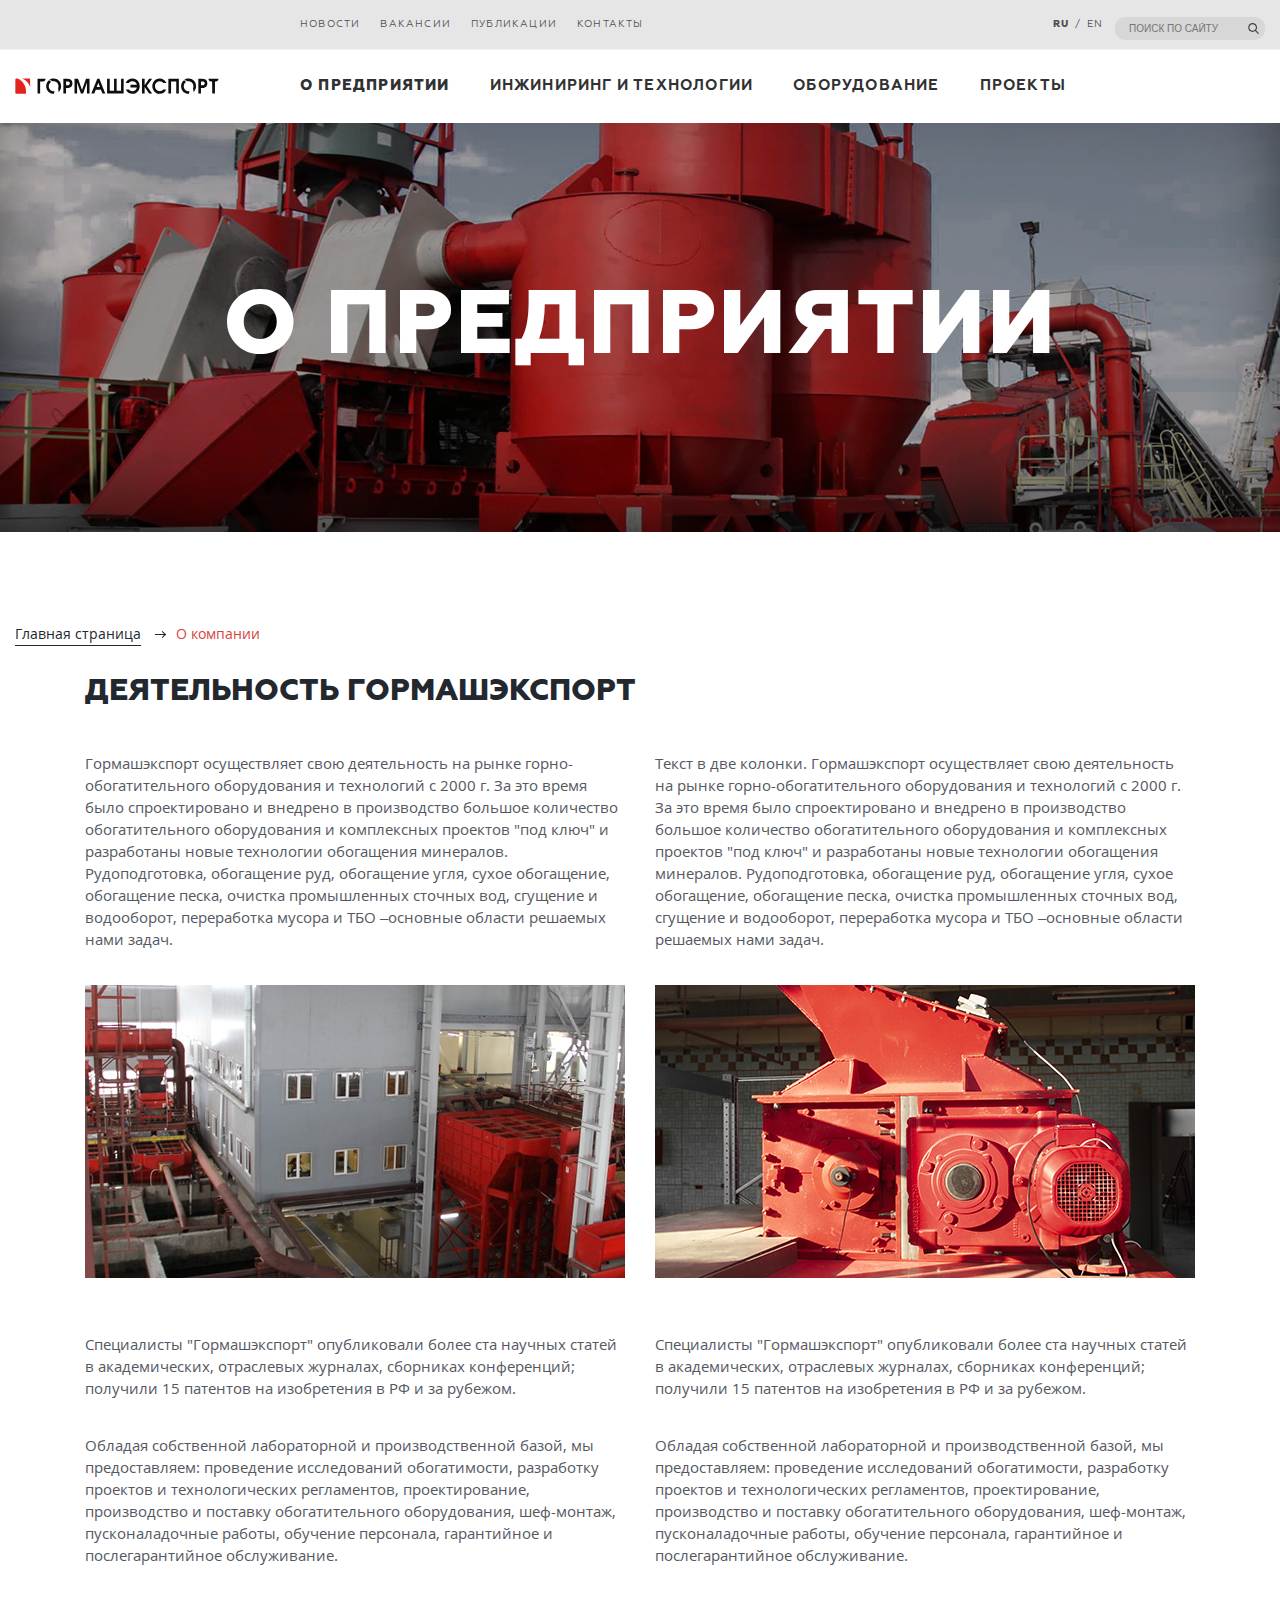
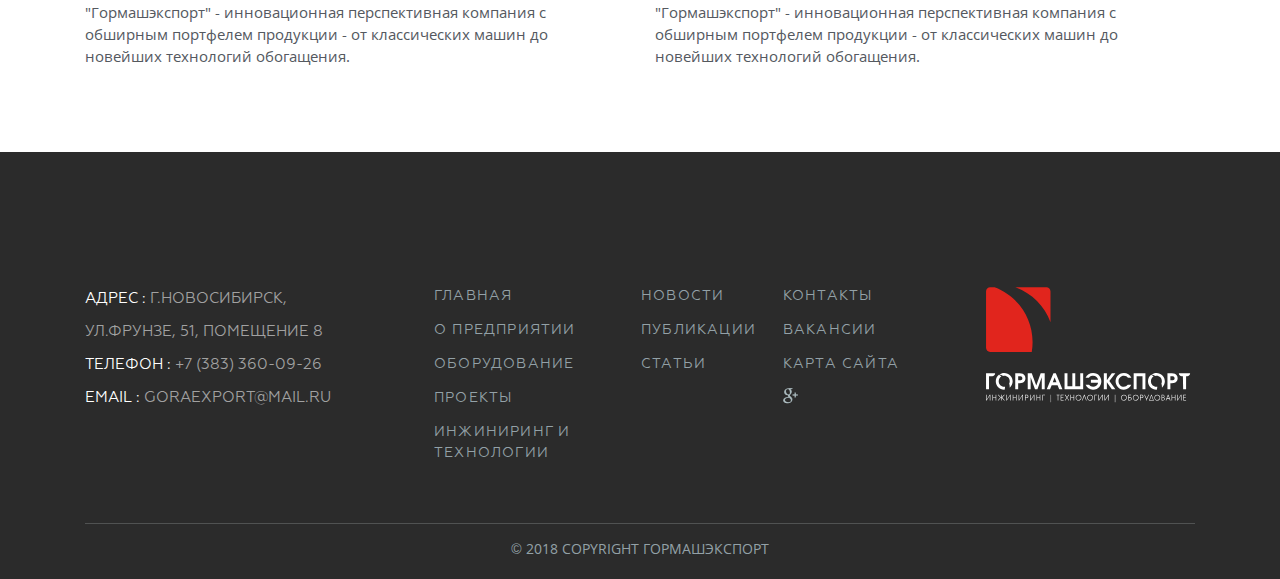
==== about.html @ bc512c87 "about" ====
<!DOCTYPE html>
<html lang="ru">
<head>
  <meta charset="UTF-8">
  <meta name="viewport" content="width=device-width, initial-scale=1.0, maximum-scale=1.0, user-scalable=no">
  <title>Гормашэкспорт - О компании</title>
  <link rel="icon" type="image/ico" href="favicon.ico">
  <link href="css/style.css" rel="stylesheet">
</head>
<body class="page">
  <header class="header">
    <div class="header__logo" href="index.html">
      <a href='index.html'>
          <picture>
          <img src="./img/logo.svg" width="151" height="12" alt="Гормашэкспорт">
        </picture>
      </a>
    </div>
    <div class="header__search  search">
      <form class="search__form">
        <input class="search__line" type="text" name="searchLine" id="searchID" placeholder="Поиск по сайту">
        <label class="search__label" for="searchID">
          Поиск
        </label>
      </form>
    </div>
    <nav class="header__menu  menu menu--closed  ">
      <button class="menu__toggle" type="button">Открыть меню</button>
      <div class="menu__wrapper">
        <ul class="menu__list">
          <li class="menu__item">
            <a href="about.html" class="current">О предприятии</a>
          </li>
          <li class="menu__item">
            <a href="engineering.html">Инжиниринг и технологии</a>
          </li>
          <li class="menu__item">
            <a href="equipment-1.html">Оборудование</a>
          </li>
          <li class="menu__item">
            <a href="projects.html">Проекты</a>
          </li>
        </ul>
        <ul class="menu__list menu__list--additional">
          <li class="menu__item">
            <a href="news.html" >Новости</a>
          </li>
          <li class="menu__item">
            <a href="" >Вакансии</a>
          </li>
          <li class="menu__item">
            <a href="" >Публикации</a>
          </li>
          <li class="menu__item">
            <a href="contacts.html" >Контакты</a>
          </li>
          <li class="menu__item  menu__item--ruen">
            <a class="current" href="">ru</a><a href="">en</a>
          </li>
        </ul>
      </div>
    </nav>
  </header>
  <main class="content">
    <h1 class="content__title" style="background-image: url(./img/bg-about.jpg)">О предприятии</h1>
    <nav class="content__breadcrumbs">
      <a href="index.html">Главная страница</a>
      <a >О компании</a>
    </nav>
    <article class="article">
      <h2 class="article__subtitle">
        Деятельность Гормашэкспорт
      </h2>
      <div class="article__wrapper">
        <p>Гормашэкспорт осуществляет свою деятельность на рынке горно-обогатительного оборудования и технологий с 2000 г. За это время было спроектировано и внедрено в производство большое количество обогатительного оборудования и комплексных проектов "под ключ" и разработаны новые технологии обогащения минералов. Рудоподготовка, обогащение руд, обогащение угля, сухое обогащение, обогащение песка, очистка промышленных сточных вод, сгущение и водооборот, переработка мусора и ТБО –основные области решаемых нами задач.
        </p>
        <img src='./img/about-1.jpg' alt=''>
        <p>Специалисты  "Гормашэкспорт" опубликовали более ста научных статей в академических, отраслевых журналах, сборниках конференций; получили 15 патентов на изобретения в РФ и за рубежом.</p>
        <p>Обладая собственной лабораторной и производственной базой, мы предоставляем: проведение исследований обогатимости, разработку проектов и технологических регламентов, проектирование, производство и поставку обогатительного оборудования, шеф-монтаж, пусконаладочные работы, обучение персонала, гарантийное и послегарантийное обслуживание.</p>
        <p>"Гормашэкспорт" - инновационная перспективная компания с обширным портфелем продукции - от классических машин до новейших технологий обогащения.</p>
        <p>Текст в две колонки. Гормашэкспорт осуществляет свою деятельность на рынке горно-обогатительного оборудования и технологий с 2000 г. За это время было спроектировано и внедрено в производство большое количество обогатительного оборудования и комплексных проектов "под ключ" и разработаны новые технологии обогащения минералов. Рудоподготовка, обогащение руд, обогащение угля, сухое обогащение, обогащение песка, очистка промышленных сточных вод, сгущение и водооборот, переработка мусора и ТБО –основные области решаемых нами задач.</p>
        <img src='./img/about-2.jpg' alt=''>
        <p>Специалисты  "Гормашэкспорт" опубликовали более ста научных статей в академических, отраслевых журналах, сборниках конференций; получили 15 патентов на изобретения в РФ и за рубежом.</p>
        <p>Обладая собственной лабораторной и производственной базой, мы предоставляем: проведение исследований обогатимости, разработку проектов и технологических регламентов, проектирование, производство и поставку обогатительного оборудования, шеф-монтаж, пусконаладочные работы, обучение персонала, гарантийное и послегарантийное обслуживание.</p>
        <p>"Гормашэкспорт" - инновационная перспективная компания с обширным портфелем продукции - от классических машин до новейших технологий обогащения.</p>
      </div>
    </article>

  </main>
  <footer class="footer">
    <div class="footer__wrapper">
      <section class="footer__address">
        <p><span class="footer__address-label">Адрес&nbsp;:&nbsp;</span>г.Новосибирск,<br> ул.Фрунзе, 51, помещение 8</p>
        <p><span class="footer__address-label">Телефон&nbsp;:&nbsp;</span>+7 (383) 360-09-26</p>
        <p><span class="footer__address-label">Email&nbsp;:&nbsp;</span>goraexport@mail.ru</p>
      </section>
      <nav class="footer__menu  menu  menu--footer">
        <ul class="menu__list">
          <li class="menu__item">
            <a href="index.html">Главная</a>
          </li>
          <li class="menu__item">
            <a href="about.html">О предприятии</a>
          </li>
          <li class="menu__item">
            <a href="equipment-1.html">Оборудование</a>
          </li>
          <li class="menu__item">
            <a href="projects.html">Проекты</a>
          </li>
          <li class="menu__item">
            <a href="engineering.html">Инжиниринг и технологии</a>
          </li>
        </ul>
        <ul class="menu__list">
          <li class="menu__item">
            <a href="news.html">Новости</a>
          </li>
          <li class="menu__item">
            <a href="">Публикации</a>
          </li>
          <li class="menu__item">
            <a href="">Статьи</a>
          </li>
        </ul>
        <ul class="menu__list">
          <li class="menu__item">
            <a href="contacts.html">Контакты</a>
          </li>
          <li class="menu__item">
            <a href="">Вакансии</a>
          </li>
          <li class="menu__item">
            <a href="">Карта сайта</a>
          </li>
          <li class="menu__item  menu__item--google">
            <a href="">g+</a>
          </li>

        </ul>
      </nav>
      <div class="footer__logo">
        <picture class="header__logo-img">
          <source media="(min-width: 768px)" srcset="./img/logo-big.svg" width='213'>
          <img src="./img/logo-wt.svg" width="230" height="16" alt="Гормашэкспорт">
        </picture>
      </div>
      <div class="footer__copyright">
    © 2018 COPYRIGHT Гормашэкспорт
      </div>
    </div>
  </footer>

  <script type="text/javascript" src="./js/scripts.js"></script>
  <script type="text/javascript" src="./js/picturefill.js" async></script>
</body>
---- css/style.css ----
@font-face {
  font-family: 'Open Sans';
  font-weight: normal;
  src: url("../fonts/opensans.woff2") format("woff2"), url("../fonts/opensans.woff") format("woff"); }

@font-face {
  font-family: 'Open Sans';
  font-weight: bold;
  src: url("../fonts/opensansbold.woff2") format("woff2"), url("../fonts/opensansbold.woff") format("woff"); }

@font-face {
  font-family: 'Geometria';
  font-weight: 400;
  src: url("../fonts/Geometria.woff") format("woff"); }

@font-face {
  font-family: 'Geometria';
  font-weight: 500;
  src: url("../fonts/Geometria-Medium.woff") format("woff"); }

@font-face {
  font-family: 'Geometria';
  font-weight: 700;
  src: url("../fonts/Geometria-Bold.woff") format("woff"); }

@font-face {
  font-family: 'Geometria';
  font-weight: 800;
  src: url("../fonts/Geometria-ExtaBlack.woff") format("woff"); }

img {
  width: 100%;
  height: auto; }

* {
  outline: none; }

.visually-hidden {
  position: absolute;
  width: 1px;
  height: 1px;
  margin: -1px;
  padding: 0;
  border: 0;
  clip: rect(0 0 0 0);
  overflow: hidden; }

.current {
  font-weight: 800; }

.link {
  display: block;
  padding: 12px 30px;
  font-family: 'Geometria', 'Verdana', sans-serif;
  font-weight: 400;
  font-size: 12px;
  line-height: 15px;
  text-decoration: none;
  text-transform: uppercase;
  letter-spacing: 0.5px;
  color: #fff;
  background-color: #f73838;
  border: none;
  border-radius: 3px; }
  .link:hover {
    background-color: #d21f1f; }
  .link:active {
    background-color: #ac1212; }

.page {
  background-color: #fff;
  color: #55595f;
  font-family: 'Open Sans', 'Arial' , sans-serif;
  font-style: normal;
  font-weight: normal;
  font-size: 12px;
  line-height: 15px;
  margin: 0;
  min-width: 320px;
  padding: 0; }

.menu__toggle {
  position: absolute;
  top: 17px;
  display: block;
  width: 16px;
  height: 16px;
  font-size: 0;
  background-color: #fff;
  border: none;
  cursor: pointer; }

.menu--closed .menu__toggle::before {
  content: "";
  position: absolute;
  top: 0;
  left: 0;
  width: 16px;
  height: 2px;
  background-color: #23282f;
  -webkit-box-shadow: 0 6px 0 0 #23282f, 0 12px 0 0 #23282f;
          box-shadow: 0 6px 0 0 #23282f, 0 12px 0 0 #23282f; }

.menu--closed .menu__toggle:hover::before {
  background-color: rgba(35, 40, 47, 0.6);
  -webkit-box-shadow: 0 6px 0 0 rgba(35, 40, 47, 0.6), 0 12px 0 0 rgba(35, 40, 47, 0.6);
          box-shadow: 0 6px 0 0 rgba(35, 40, 47, 0.6), 0 12px 0 0 rgba(35, 40, 47, 0.6); }

.menu--closed .menu__toggle:active::before {
  background-color: rgba(35, 40, 47, 0.3);
  -webkit-box-shadow: 0 6px 0 0 rgba(35, 40, 47, 0.3), 0 12px 0 0 rgba(35, 40, 47, 0.3);
          box-shadow: 0 6px 0 0 rgba(35, 40, 47, 0.3), 0 12px 0 0 rgba(35, 40, 47, 0.3); }

.menu--opened .menu__toggle::before, .menu--opened .menu__toggle::after {
  content: "";
  position: absolute;
  top: 7px;
  left: 0;
  width: 16px;
  height: 2px;
  background-color: #23282f; }

.menu--opened .menu__toggle::before {
  -webkit-transform: rotate(45deg);
          transform: rotate(45deg);
  -webkit-box-shadow: none;
          box-shadow: none; }

.menu--opened .menu__toggle::after {
  -webkit-transform: rotate(-45deg);
          transform: rotate(-45deg); }

.menu--opened .menu__toggle:active::before, .menu--opened .menu__toggle:active::after {
  background-color: rgba(255, 255, 255, 0.3); }

.menu--opened .menu__item {
  -webkit-box-shadow: inset 0 -1px 0 0 #dddddd;
          box-shadow: inset 0 -1px 0 0 #dddddd; }
  .menu--opened .menu__item a {
    margin-left: 30px;
    padding: 16px 46px; }

.menu__list {
  margin: 0;
  padding: 0;
  list-style: none; }

.menu--footer::after {
  clear: both;
  content: '';
  display: table; }

.menu--footer .menu__list {
  float: right;
  width: calc(50% - 20px); }

.menu--footer .menu__list:first-child {
  float: left; }

.menu--footer .menu__item {
  padding-bottom: 6px; }

.menu--footer .menu__item a[href]:hover {
  color: inherit;
  opacity: 0.9; }

.menu--footer .menu__item a[href]:active {
  color: inherit;
  opacity: 0.6; }

.menu__item {
  font-family: 'Geometria', 'Verdana', sans-serif;
  font-weight: 500;
  font-size: 12px;
  line-height: 24px;
  text-transform: uppercase; }

.menu__item--ruen {
  display: -webkit-box;
  display: -ms-flexbox;
  display: flex;
  -webkit-box-pack: start;
      -ms-flex-pack: start;
          justify-content: start;
  text-transform: uppercase; }

.menu__item--ruen a + a {
  margin-left: 0; }

.menu__item a {
  display: block;
  color: #313131;
  text-decoration: none; }

.menu__list--additional .menu__item a {
  color: #4f5051; }

.menu__item a[href]:hover {
  color: rgba(35, 40, 47, 0.6); }

.menu__item a[href]:active {
  color: rgba(35, 40, 47, 0.3); }

.header {
  position: fixed;
  top: 0;
  width: 100%;
  display: -webkit-box;
  display: -ms-flexbox;
  display: flex;
  -webkit-box-orient: horizontal;
  -webkit-box-direction: normal;
      -ms-flex-direction: row;
          flex-direction: row;
  -webkit-box-pack: justify;
      -ms-flex-pack: justify;
          justify-content: space-between;
  -webkit-box-align: center;
      -ms-flex-align: center;
          align-items: center;
  color: #55595f;
  background: #fafbfd;
  border-bottom: 1px solid #dddddd;
  z-index: 30; }

.header__logo {
  width: 151px;
  height: 11px;
  margin-left: auto;
  margin-right: auto;
  padding: 19px 34px;
  -webkit-box-ordinal-group: 3;
      -ms-flex-order: 2;
          order: 2; }

.header__logo a[href]:hover {
  opacity: 0.6; }

.header__logo a[href]:active {
  opacity: 0.3; }

.header__menu {
  z-index: 10;
  width: 33px;
  -webkit-box-shadow: inset 0 1px 0 0 #ececec, inset 0 -1px 0 0 #ececec;
          box-shadow: inset 0 1px 0 0 #ececec, inset 0 -1px 0 0 #ececec;
  -webkit-box-ordinal-group: 4;
      -ms-flex-order: 3;
          order: 3; }

.search {
  z-index: 40; }

.search__form {
  height: 49px; }

.search__label {
  position: relative;
  display: block;
  float: right;
  width: 49px;
  height: 49px;
  font-size: 0;
  line-height: 0;
  border-right: 1px solid #dddddd; }
  .search__label::before {
    content: '';
    position: absolute;
    top: 16px;
    left: 16px;
    width: 16px;
    height: 16px;
    background-image: url(../img/search.svg);
    opacity: 0.7; }

.search__label:hover::before {
  opacity: 0.5; }

.search__line {
  width: 0;
  border: 1px solid transparent;
  opacity: 0; }
  .search__line:focus {
    position: relative;
    top: 16px;
    margin-left: 10px;
    width: 150px;
    opacity: 1;
    margin-right: -110px;
    background-color: #fafbfd; }
  .search__line:focus + .search__label {
    position: absolute;
    top: 0;
    left: 160px;
    background-color: #fafbfd; }

.footer {
  background-color: #2b2b2b; }

.footer__wrapper {
  display: -webkit-box;
  display: -ms-flexbox;
  display: flex;
  -webkit-box-orient: vertical;
  -webkit-box-direction: normal;
      -ms-flex-direction: column;
          flex-direction: column;
  -ms-flex-wrap: wrap;
      flex-wrap: wrap;
  -webkit-box-pack: center;
      -ms-flex-pack: center;
          justify-content: center;
  -webkit-box-align: center;
      -ms-flex-align: center;
          align-items: center;
  padding-left: 60px;
  padding-right: 40px;
  margin: 0 auto; }

.footer__logo {
  -webkit-box-ordinal-group: 2;
      -ms-flex-order: 1;
          order: 1;
  margin: 32px 0;
  width: 230px;
  height: 16px;
  font-size: 0;
  line-height: 0; }

.footer__logo-wrapper {
  width: 100%;
  height: auto; }

.footer__address {
  -webkit-box-ordinal-group: 3;
      -ms-flex-order: 2;
          order: 2;
  padding-bottom: 24px;
  font-family: 'Geometria', 'Verdana', sans-serif;
  font-size: 12px;
  line-height: 18px;
  font-weight: 400;
  color: #a1a1a1; }
  .footer__address p {
    margin: 0;
    padding: 0; }

.footer__address-label {
  color: #fff;
  text-transform: uppercase; }

.footer__menu {
  -webkit-box-ordinal-group: 4;
      -ms-flex-order: 3;
          order: 3; }

.footer__copyright {
  -webkit-box-ordinal-group: 5;
      -ms-flex-order: 4;
          order: 4;
  margin: 20px auto;
  width: 100%;
  font-size: 9.59px;
  line-height: 23px;
  color: #93a1a7;
  text-align: center; }

.footer__menu {
  display: block;
  padding-bottom: 24px;
  padding-top: 25px;
  border-top: 1px solid #505252;
  border-bottom: 1px solid #505252; }
  .footer__menu a {
    font-family: 'Geometria', 'Verdana', sans-serif;
    font-weight: 400;
    font-size: 9.59px;
    line-height: 20px;
    color: #93a1a7;
    text-transform: uppercase; }

.content {
  margin-top: 50px; }

.content__title {
  margin: 0;
  display: -webkit-box;
  display: -ms-flexbox;
  display: flex;
  -webkit-box-pack: center;
      -ms-flex-pack: center;
          justify-content: center;
  -webkit-box-align: center;
      -ms-flex-align: center;
          align-items: center;
  min-height: 152px;
  color: #fff;
  background-color: #827f7b;
  background-image: url(../img/bg-index.jpg);
  background-size: auto 100%;
  background-position: center;
  -webkit-box-shadow: inset 0 -40px 80px -15px rgba(0, 0, 0, 0.64);
          box-shadow: inset 0 -40px 80px -15px rgba(0, 0, 0, 0.64);
  font-size: 26px;
  font-family: 'Geometria', 'Verdana', sans-serif;
  font-weight: 700;
  line-height: 34px;
  text-align: center;
  text-transform: uppercase;
  letter-spacing: 2px; }
  .content__title.content__title--index {
    font-size: 0; }

.content__breadcrumbs {
  font-size: 13px;
  line-height: 20px; }
  .content__breadcrumbs a {
    padding-bottom: 2px;
    font-family: 'Open Sans', 'Arial', sans-serif;
    font-weight: normal;
    color: #d74444;
    text-decoration: none; }
  .content__breadcrumbs a + a {
    position: relative;
    margin-left: 10px;
    padding-left: 21px; }
  .content__breadcrumbs a + a:before {
    content: '';
    position: absolute;
    left: 0;
    bottom: 10px;
    display: block;
    width: 11px;
    height: 1px;
    background-color: #23282f; }
  .content__breadcrumbs a + a:after {
    content: '';
    position: absolute;
    left: 5px;
    top: 8px;
    display: block;
    width: 4px;
    height: 4px;
    border-top: 1px solid #23282f;
    border-right: 1px solid #23282f;
    -webkit-transform: rotate(45deg);
            transform: rotate(45deg); }
  .content__breadcrumbs a[href] {
    color: #23282f;
    -webkit-box-shadow: 0 1px 0 0 #23282f;
            box-shadow: 0 1px 0 0 #23282f; }
  .content__breadcrumbs a[href]:hover {
    opacity: 0.4; }
  .content__breadcrumbs a[href]:active {
    opacity: 0.8; }

.about {
  margin: 0;
  background-color: #e6e6e6; }

.about__title,
.about__subtitle {
  position: absolute;
  width: 1px;
  height: 1px;
  margin: -1px;
  padding: 0;
  border: 0;
  clip: rect(0 0 0 0); }

.about__list {
  display: -webkit-box;
  display: -ms-flexbox;
  display: flex;
  -webkit-box-orient: horizontal;
  -webkit-box-direction: normal;
      -ms-flex-direction: row;
          flex-direction: row;
  -webkit-box-pack: justify;
      -ms-flex-pack: justify;
          justify-content: space-between;
  -ms-flex-wrap: wrap;
      flex-wrap: wrap;
  margin: 0 auto;
  padding: 0 10px;
  padding-bottom: 20px; }

.about__item {
  position: relative;
  margin: 0 auto;
  margin-top: 10px;
  padding-top: 21px;
  padding-left: 78px;
  padding-right: 20px;
  padding-bottom: 25px;
  min-width: 182px;
  max-width: 250px;
  background-color: #fff;
  list-style: none;
  border-bottom: 2px solid #a5a5aa; }
  .about__item::before {
    content: "";
    position: absolute;
    top: 21px;
    left: 30px;
    width: 23px;
    height: 23px;
    background-color: #c8c8cc;
    border-radius: 3px; }
  .about__item:hover {
    -webkit-box-shadow: 0 -2px 2px 0 rgba(255, 255, 255, 0.9);
            box-shadow: 0 -2px 2px 0 rgba(255, 255, 255, 0.9); }
  .about__item:hover::before {
    background-color: #f73838; }
  .about__item:active {
    -webkit-box-shadow: 0 -1px 2px 0 #a5a5aa;
            box-shadow: 0 -1px 2px 0 #a5a5aa; }
  .about__item:active::before {
    background-color: #ac1212; }

.about__item-caption {
  margin: 0;
  font-family: "Geometria", "Verdana", sans-serif;
  font-weight: 500;
  font-size: 18px;
  line-height: 21px;
  color: #23282f; }

.about__more {
  display: none; }

.news {
  margin: 0;
  padding-bottom: 22px;
  background-color: #e6e6e6; }

.news__title {
  margin: 0;
  padding-top: 10px;
  padding-bottom: 29px;
  font-family: 'Geometria', 'Verdana', sans-serif;
  font-weight: 800;
  font-size: 18px;
  text-transform: uppercase;
  color: #23282f;
  text-align: center; }

.news__subtitle {
  position: absolute;
  width: 1px;
  height: 1px;
  margin: -1px;
  padding: 0;
  border: 0;
  clip: rect(0 0 0 0); }

.news__list {
  display: -webkit-box;
  display: -ms-flexbox;
  display: flex;
  -webkit-box-orient: horizontal;
  -webkit-box-direction: normal;
      -ms-flex-direction: row;
          flex-direction: row;
  -ms-flex-wrap: wrap;
      flex-wrap: wrap;
  -webkit-box-pack: center;
      -ms-flex-pack: center;
          justify-content: center;
  margin: 0 auto;
  padding: 0 10px;
  font-size: 0;
  line-height: 0; }

.news__item {
  position: relative;
  margin: 0 10px;
  margin-bottom: 17px;
  padding: 0;
  width: calc(50% - 20px);
  min-width: 91px;
  background-color: #fff;
  list-style: none;
  border-bottom: 2px solid #a5a5aa; }

.news__caption {
  margin: 0;
  padding: 14px 10px;
  font-weight: 500;
  font-size: 11px;
  line-height: 1.2em;
  text-align: center;
  text-transform: uppercase; }

.news__img {
  width: 100%;
  height: auto; }

.news__all {
  display: table;
  margin: 22px auto;
  white-space: nowrap; }

.projects {
  margin: 0;
  background-color: #fff; }

.projects__title {
  margin: 0;
  padding-top: 27px;
  padding-bottom: 29px;
  font-family: 'Geometria', 'Verdana', sans-serif;
  font-weight: 800;
  font-size: 18px;
  text-transform: uppercase;
  color: #23282f;
  text-align: center; }

.projects__subtitle {
  width: 0;
  height: 0;
  font-size: 0;
  line-height: 0; }

.projects__filter {
  display: none; }

.projects__list {
  display: -webkit-box;
  display: -ms-flexbox;
  display: flex;
  -webkit-box-orient: horizontal;
  -webkit-box-direction: normal;
      -ms-flex-direction: row;
          flex-direction: row;
  -ms-flex-wrap: wrap;
      flex-wrap: wrap;
  -webkit-box-pack: center;
      -ms-flex-pack: center;
          justify-content: center;
  margin: 0 auto;
  padding: 0 10px; }

.projects__all {
  display: table;
  margin: 22px auto;
  white-space: nowrap; }

.project {
  position: relative;
  margin: 0 10px;
  margin-bottom: 17px;
  padding: 0;
  min-width: 182px;
  max-width: 300px;
  width: 100%;
  overflow: hidden;
  background-color: #2b2b2b;
  list-style: none;
  color: #fff;
  line-height: 0;
  -webkit-box-shadow: inset 0 -40px 80px -15px rgba(0, 0, 0, 0.64);
          box-shadow: inset 0 -40px 80px -15px rgba(0, 0, 0, 0.64); }
  .project:nth-child(n+3) {
    display: none; }

.project__img {
  width: 100%;
  height: auto;
  background-color: #2b2b2b; }

.project__caption {
  position: absolute;
  bottom: 0;
  left: 0;
  display: block;
  right: 0;
  padding-bottom: 15px;
  padding-top: 15px;
  background-image: linear-gradient(to bottom, transparent 0, rgba(0, 0, 0, 0.5) 35px);
  padding-bottom: 29px;
  font-family: 'Geometria', 'Verdana', sans-serif;
  text-align: center; }

.article {
  margin: 0 auto;
  padding: 0 15px;
  padding-bottom: 50px; }
  .article p {
    margin: 0;
    margin-bottom: 35px; }
  .article img {
    margin: 0;
    margin-bottom: 50px; }

.article__subtitle {
  margin: 0;
  margin-top: 36px;
  margin-bottom: 50px;
  font-family: 'Geometria';
  font-weight: 800;
  font-size: 30px;
  color: #23282f;
  text-transform: uppercase; }

@media (min-width: 768px) {
  .link {
    font-size: 13px;
    line-height: 17px;
    padding: 10px 30px; }
  .menu {
    display: block;
    -webkit-box-shadow: none;
            box-shadow: none; }
  .menu__toggle {
    display: none; }
  .menu__wrapper {
    display: -webkit-box;
    display: -ms-flexbox;
    display: flex;
    -webkit-box-orient: vertical;
    -webkit-box-direction: reverse;
        -ms-flex-direction: column-reverse;
            flex-direction: column-reverse; }
  .menu__list {
    width: auto;
    display: -webkit-box;
    display: -ms-flexbox;
    display: flex;
    -webkit-box-orient: horizontal;
    -webkit-box-direction: normal;
        -ms-flex-direction: row;
            flex-direction: row; }
  .menu__item {
    font-size: 11px;
    line-height: 19px;
    padding-right: 10px;
    padding-left: 10px; }
  .menu__item a {
    padding: 14px 0; }
  .menu__list--additional .menu__item {
    font-size: 9px;
    line-height: 21px; }
  .menu__list--additional .menu__item a {
    padding: 4px 0; }
  .menu__item--ruen {
    margin-left: auto;
    margin-right: 130px; }
    .menu__item--ruen a + a {
      position: relative;
      margin-left: 11px; }
    .menu__item--ruen a + a::before {
      content: '/';
      position: relative;
      left: -5px; }
  .menu--footer .menu__list {
    -webkit-box-orient: vertical;
    -webkit-box-direction: normal;
        -ms-flex-direction: column;
            flex-direction: column;
    width: auto;
    max-width: 150px; }
  .menu--footer a {
    padding: 0; }
  .menu--footer .menu__item--google a {
    font-size: 0;
    line-height: 0;
    width: 15px;
    height: 16px;
    color: transparent;
    background-image: url(../img/g+.png);
    background-size: 15px 16px; }
  .header {
    width: auto;
    position: relative;
    min-height: 76px;
    padding: 0 20px;
    background-image: linear-gradient(to bottom, #e6e6e6 0, #e6e6e6 29px, #fff 30px);
    border: none; }
  .header__logo {
    -webkit-box-ordinal-group: 1;
        -ms-flex-order: 0;
            order: 0;
    position: relative;
    top: 15px;
    margin: 0;
    padding-left: 0;
    padding-right: 30px;
    width: 177px;
    height: 13px; }
  .header__menu {
    -webkit-box-ordinal-group: 2;
        -ms-flex-order: 1;
            order: 1;
    -ms-flex-item-align: start;
        align-self: flex-start;
    -webkit-box-flex: 1;
        -ms-flex-positive: 1;
            flex-grow: 1; }
  .header__search {
    position: absolute;
    -webkit-box-ordinal-group: 3;
        -ms-flex-order: 2;
            order: 2;
    -ms-flex-item-align: start;
        align-self: flex-start;
    top: 5px;
    right: 15px; }
  .search__form {
    background-color: transparent;
    height: auto; }
    .search__form:focus-within {
      margin-right: 0; }
  .search__label {
    position: absolute;
    border: none;
    height: auto;
    top: -1px;
    right: -17px; }
    .search__label::before {
      top: 5px;
      right: 0;
      width: 11px;
      height: 11px; }
  .search__line {
    opacity: 1;
    width: 100px;
    padding-left: 5px;
    padding-right: 14px;
    padding-bottom: 3px;
    border-radius: 10px;
    font-size: 10px;
    background-color: #d7d7d7;
    text-transform: uppercase; }
    .search__line::-webkit-input-placeholder {
      display: block;
      font-size: 10px;
      text-transform: uppercase; }
    .search__line:-ms-input-placeholder {
      display: block;
      font-size: 10px;
      text-transform: uppercase; }
    .search__line::-ms-input-placeholder {
      display: block;
      font-size: 10px;
      text-transform: uppercase; }
    .search__line::placeholder {
      display: block;
      font-size: 10px;
      text-transform: uppercase; }
    .search__line:focus {
      position: inherit;
      top: inherit;
      margin-left: inherit;
      margin-right: 0;
      width: 100px;
      opacity: inherit;
      border-color: #505252; }
    .search__line:focus + .search__label {
      left: auto;
      top: -1px; }
  .footer__wrapper {
    -webkit-box-orient: horizontal;
    -webkit-box-direction: normal;
        -ms-flex-direction: row;
            flex-direction: row;
    -webkit-box-pack: space-evenly;
        -ms-flex-pack: space-evenly;
            justify-content: space-evenly;
    padding-top: 50px; }
  .footer__address {
    -webkit-box-ordinal-group: 2;
        -ms-flex-order: 1;
            order: 1;
    width: calc(50% - 40px);
    font-size: 12px;
    line-height: 22px; }
  .footer__logo {
    -webkit-box-ordinal-group: 3;
        -ms-flex-order: 2;
            order: 2;
    margin: 0;
    margin-bottom: 30px;
    width: 213px;
    height: 119px; }
  .footer__menu {
    display: -webkit-box;
    display: -ms-flexbox;
    display: flex;
    -webkit-box-pack: space-evenly;
        -ms-flex-pack: space-evenly;
            justify-content: space-evenly;
    width: 100%;
    padding-right: 50px; }
  .content {
    margin-top: 0; }
  .content__title {
    min-height: 240px;
    font-size: 60px;
    font-weight: 800;
    line-height: 240px; }
  .about {
    margin: 0 auto;
    margin-bottom: 60px;
    background-color: #fff; }
  .about__item {
    padding-left: 70px;
    padding-right: 10px;
    padding-bottom: 25px;
    min-width: 182px;
    border-bottom-color: transparent;
    line-height: 18px; }
    .about__item::before {
      left: 0px;
      width: 25px;
      height: 25px; }
  .about__more {
    display: table;
    margin: 22px auto;
    white-space: nowrap; }
  .news {
    padding-top: 60px; }
  .news__wrapper {
    margin: 0 auto; }
  .news__title {
    font-size: 18px;
    line-height: 24px; }
  .news__item {
    width: calc(25% - 20px);
    border-bottom-color: transparent; }
  .projects__wrapper {
    margin: 0 auto; }
  .project {
    width: calc(50% - 20px); }
    .project:nth-child(n+3) {
      display: block; }
  .article {
    margin: 0 auto; }
  .article__wrapper {
    -webkit-column-count: 2;
            column-count: 2;
    -webkit-column-gap: 30px;
            column-gap: 30px; } }

@media (min-width: 768px) and (min-width: 768px) {
    .about {
      padding-left: 10px;
      padding-right: 10px;
      max-width: 750px; }
    .news__wrapper {
      padding-left: 10px;
      padding-right: 10px;
      max-width: 750px; }
    .projects__wrapper {
      padding-left: 10px;
      padding-right: 10px;
      max-width: 750px; }
    .article {
      padding-left: 10px;
      padding-right: 10px;
      max-width: 750px; } }

@media (min-width: 1140px) {
  .link {
    font-size: 13px;
    line-height: 17px;
    padding: 10px 38px; }
  .page {
    font-size: 15px;
    line-height: 22px; }
  .menu {
    width: auto; }
  .menu__wrapper {
    padding: 0; }
  .menu__list {
    width: auto;
    -webkit-box-orient: horizontal;
    -webkit-box-direction: normal;
        -ms-flex-direction: row;
            flex-direction: row; }
  .menu__item {
    font-size: 15px;
    line-height: 12px;
    font-weight: 700;
    padding-right: 20px;
    padding-left: 20px;
    letter-spacing: 1.2px; }
  .menu__list--additional .menu__item {
    font-size: 10px;
    line-height: 41px;
    font-weight: 400;
    padding-right: 0; }
  .menu__item a {
    padding-top: 31px;
    padding-bottom: 31px; }
  .menu__item--ruen {
    margin-right: 162px; }
  .menu--footer {
    -webkit-box-pack: justify;
        -ms-flex-pack: justify;
            justify-content: space-between; }
  .menu--footer .menu__list {
    max-width: 180px; }
  .menu--footer .menu__item {
    padding: 0; }
  .menu--footer a {
    padding: 0;
    margin-bottom: 13px;
    font-size: 14px;
    line-height: 21px; }
  .header {
    position: initial;
    min-height: 122px;
    padding: 0 15px;
    background-image: linear-gradient(to bottom, #e6e6e6 0, #e6e6e6 49px, white 50px); }
  .header__logo {
    top: 23px;
    width: 204px;
    height: 15px;
    margin: 0;
    padding-right: 61px; }
  .header__search {
    top: 15px; }
  .footer {
    padding: 0;
    margin: 0;
    padding-top: 80px; }
  .footer__wrapper {
    margin: 0 auto;
    -webkit-box-pack: justify;
        -ms-flex-pack: justify;
            justify-content: space-between;
    -webkit-box-align: start;
        -ms-flex-align: start;
            align-items: flex-start; }
  .footer__address {
    width: auto;
    margin-right: 103px;
    font-size: 15px;
    line-height: 33px;
    text-transform: uppercase; }
  .footer__menu {
    -webkit-box-ordinal-group: 3;
        -ms-flex-order: 2;
            order: 2;
    -webkit-box-flex: 1;
        -ms-flex-positive: 1;
            flex-grow: 1;
    width: auto;
    padding: 0;
    padding-top: 4px;
    border: none; }
  .footer__logo {
    -webkit-box-ordinal-group: 4;
        -ms-flex-order: 3;
            order: 3;
    margin-left: 56px; }
  .footer__copyright {
    margin-top: 46px;
    padding-top: 14px;
    font-size: 14px;
    line-height: 21px;
    text-transform: uppercase;
    border-top: 1px solid #505252; }
  .content__title {
    min-height: 409px;
    font-size: 90px;
    line-height: 409px; }
  .content__breadcrumbs {
    padding-top: 92px;
    padding-left: 15px;
    padding-right: 15px;
    font-size: 14px; }
  .about {
    margin-bottom: 94px;
    padding-top: 100px; }
  .about__title,
  .about__subtitle {
    position: initial;
    width: auto;
    height: auto;
    margin: 0;
    padding: 0;
    border: 0;
    clip: rect(0 0 0 0);
    font-size: 30px;
    line-height: 30px;
    font-family: 'Geometria', 'Verdana', sans-serif;
    text-transform: uppercase;
    font-weight: 800;
    color: #23282f; }
  .about__subtitle {
    font-family: 'Open Sans', 'Arial', sans-serif;
    font-weight: normal;
    text-transform: lowercase;
    font-size: 16px;
    color: #8c8c8c; }
  .about__item-caption {
    font-size: 20px;
    line-height: 16px; }
  .about__list {
    padding-top: 30px;
    padding-bottom: 35px; }
  .about__item {
    margin: 0;
    padding-left: 50px;
    padding-right: 10px;
    padding-bottom: 0;
    min-width: 182px;
    width: auto;
    background-color: #fff;
    list-style: none; }
    .about__item:nth-child(even) {
      margin: 0; }
  .news {
    padding-top: 93px;
    padding-bottom: 77px; }
  .news__title {
    font-size: 30px;
    line-height: 30px;
    text-align: initial;
    padding: 0; }
  .news__subtitle {
    position: initial;
    width: auto;
    height: auto;
    margin: 0;
    padding: 0;
    border: 0;
    clip: rect(0 0 0 0);
    font-size: 16px;
    line-height: 25px;
    text-transform: lowercase; }
  .news__list {
    padding: 0;
    padding-top: 33px;
    padding-bottom: 49px; }
  .news__item {
    font-size: 13px;
    line-height: 18px;
    text-align: center; }
  .projects {
    padding-top: 30px;
    margin-bottom: 100px; }
  .projects__title {
    font-size: 30px;
    line-height: 30px;
    text-align: initial;
    padding: 0;
    padding-top: 112px;
    margin-bottom: 22px; }
  .projects__subtitle {
    position: initial;
    width: auto;
    height: auto;
    margin: 0;
    padding: 0;
    border: 0;
    clip: rect(0 0 0 0);
    font-size: 16px;
    line-height: 25px;
    text-transform: lowercase; }
  .projects__filter {
    display: -webkit-box;
    display: -ms-flexbox;
    display: flex;
    padding-top: 38px;
    margin-bottom: 70px; }
  .projects__filter input {
    display: none; }
  .projects__filter label {
    display: block;
    padding: 5px 19px;
    margin-right: 10px;
    font-family: 'Geometria', 'Verdana', sans-serif;
    font-weight: 400;
    font-size: 14px;
    text-decoration: none;
    color: #8c8c8c;
    border: 1px solid #8c8c8c;
    border-radius: 3px; }
  .projects__filter input:checked + label,
  .projects__filter label:hover {
    color: #fff;
    background-color: #f73838;
    border-color: #f73838; }
  .projects__list {
    padding: 0;
    margin-bottom: 41px;
    -webkit-box-pack: justify;
        -ms-flex-pack: justify;
            justify-content: space-between; }
  .projects__all {
    margin: 22px auto;
    margin-bottom: 100px; }
  .project {
    width: 350px;
    max-width: none;
    margin: 0;
    margin-bottom: 30px; }
  .project__caption {
    position: relative;
    top: -1px;
    padding-top: 18px;
    padding-bottom: 17px;
    min-height: 60px;
    background-color: #2b2b2b;
    background-image: none; }
  .project__img-wrap {
    height: 225px; } }

@media (min-width: 768px) and (min-width: 1140px) {
  .search__label {
    top: 3px;
    right: -16px; }
  .search__line {
    width: 120px;
    padding-left: 13px;
    padding-right: 15px;
    padding-bottom: 5px;
    padding-top: 5px; }
    .search__line::-webkit-input-placeholder {
      text-transform: uppercase; }
    .search__line:-ms-input-placeholder {
      text-transform: uppercase; }
    .search__line::-ms-input-placeholder {
      text-transform: uppercase; }
    .search__line::placeholder {
      text-transform: uppercase; }
    .search__line:focus {
      width: 120px; }
    .search__line:focus + .search__label {
      top: 3px; }
    .about {
      margin-left: auto;
      margin-right: auto;
      padding-right: 15px;
      padding-left: 15px;
      max-width: 1110px;
      width: 100%; }
    .news__wrapper {
      margin-left: auto;
      margin-right: auto;
      padding-right: 15px;
      padding-left: 15px;
      max-width: 1110px;
      width: 100%; }
    .projects__wrapper {
      margin-left: auto;
      margin-right: auto;
      padding-right: 15px;
      padding-left: 15px;
      max-width: 1110px;
      width: 100%; }
    .article {
      margin-left: auto;
      margin-right: auto;
      padding-right: 15px;
      padding-left: 15px;
      max-width: 1110px;
      width: 100%; } }

@media (min-width: 1140px) and (min-width: 768px) {
    .footer__wrapper {
      padding-left: 10px;
      padding-right: 10px;
      max-width: 750px; } }

@media (min-width: 1140px) and (min-width: 1140px) {
    .footer__wrapper {
      margin-left: auto;
      margin-right: auto;
      padding-right: 15px;
      padding-left: 15px;
      max-width: 1110px;
      width: 100%; } }

@media (max-width: 767px) {
  .menu--closed .menu__item {
    display: none; }
  .menu--opened .menu__wrapper {
    position: absolute;
    top: 50px;
    right: 0;
    left: 0;
    z-index: 10;
    height: calc(100vh - 50px);
    background-color: #fff;
    overflow-y: auto; }
  .menu--nojs .menu__toggle {
    display: none; }
  .menu--nojs .menu__wrapper {
    position: static;
    height: auto; }
  .menu--nojs .menu__item {
    display: block; }
  .menu--nojs .menu__item--active a {
    padding-right: 21px;
    padding-left: 21px;
    text-align: left; } }
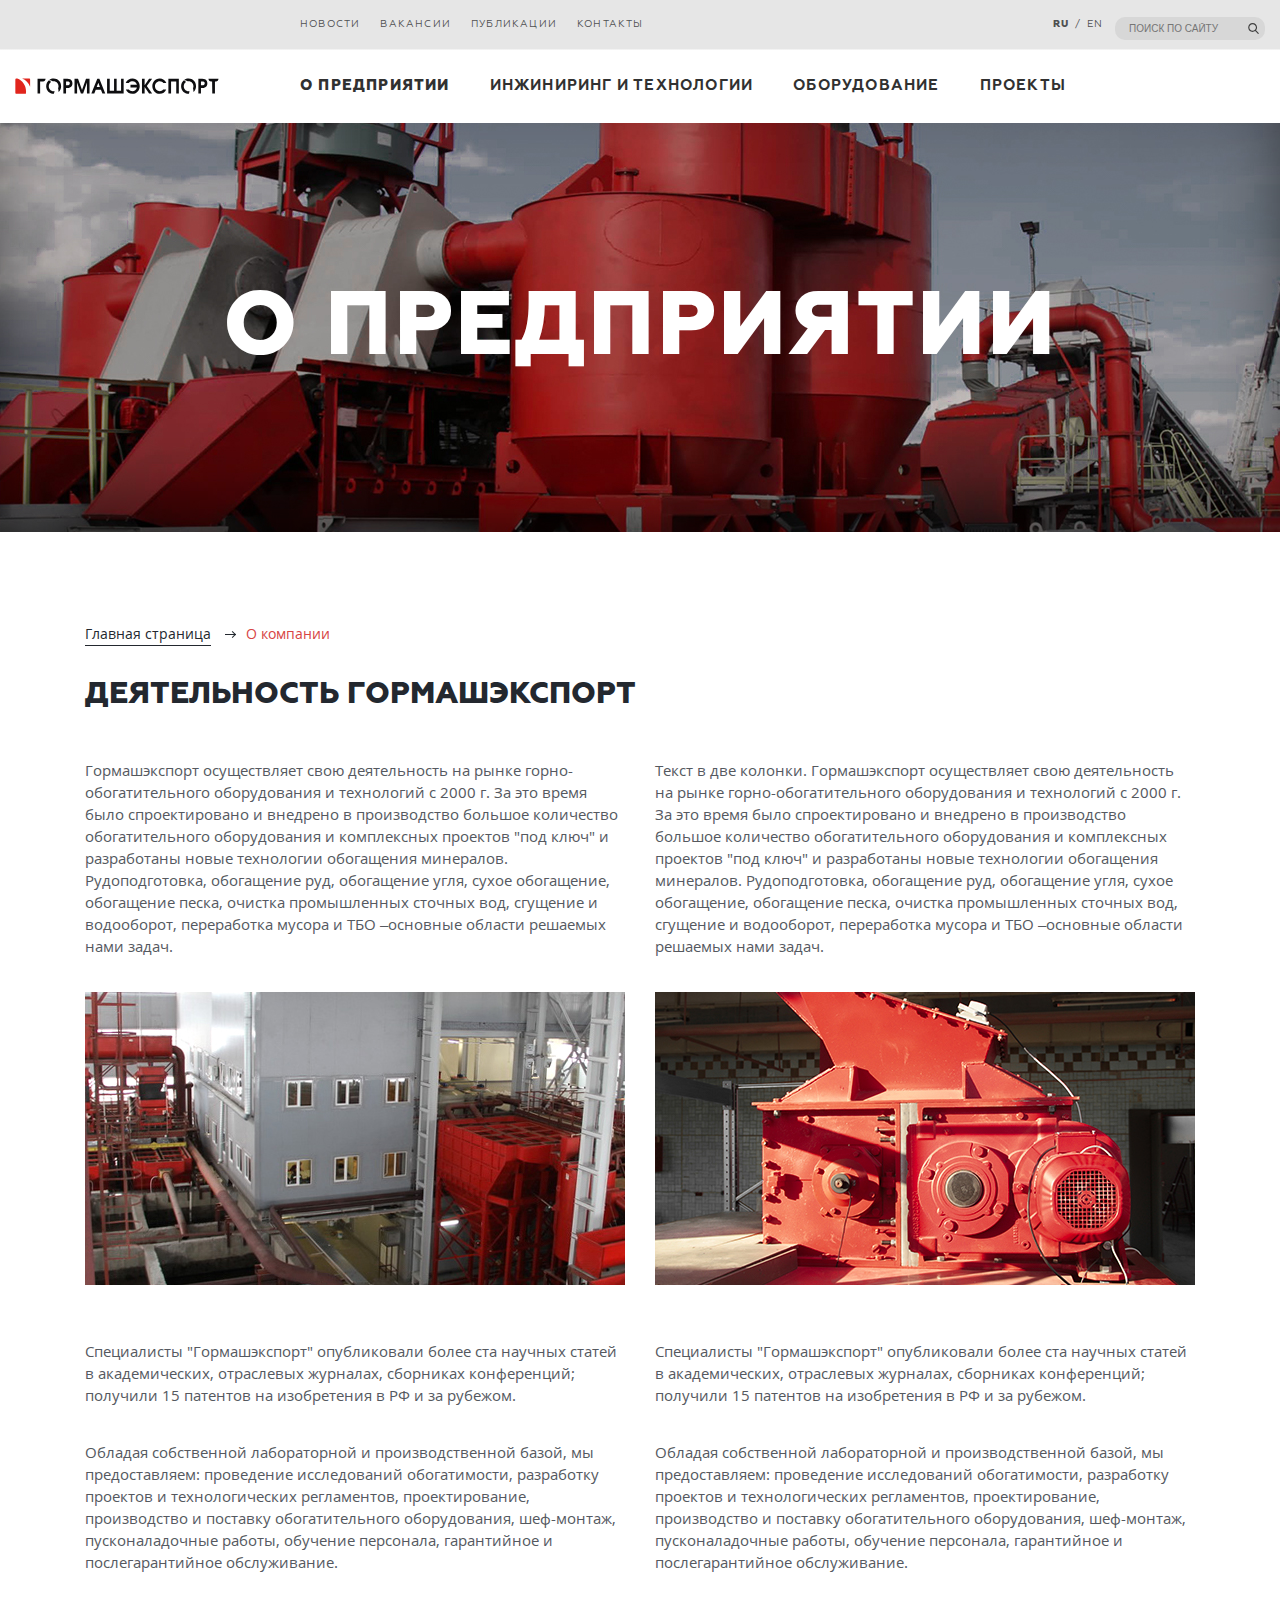
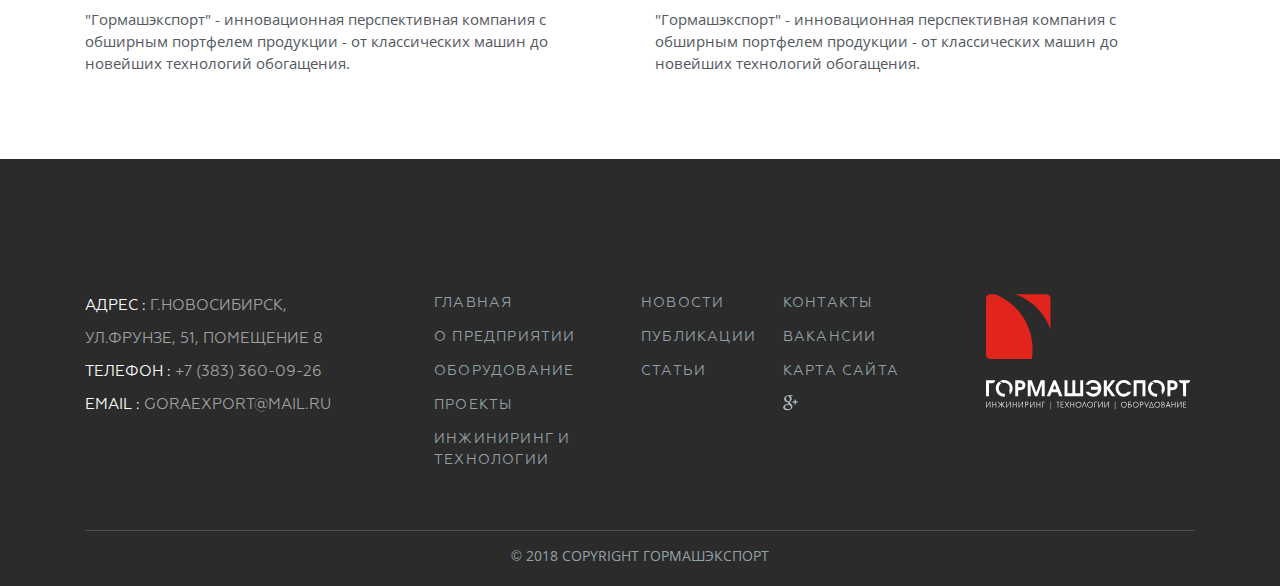
==== commit e0be4190: "update" ====
--- a/about.html
+++ b/about.html
@@ -63,28 +63,30 @@
   </header>
   <main class="content">
     <h1 class="content__title" style="background-image: url(./img/bg-about.jpg)">О предприятии</h1>
-    <nav class="content__breadcrumbs">
-      <a href="index.html">Главная страница</a>
-      <a >О компании</a>
-    </nav>
-    <article class="article">
-      <h2 class="article__subtitle">
-        Деятельность Гормашэкспорт
-      </h2>
-      <div class="article__wrapper">
-        <p>Гормашэкспорт осуществляет свою деятельность на рынке горно-обогатительного оборудования и технологий с 2000 г. За это время было спроектировано и внедрено в производство большое количество обогатительного оборудования и комплексных проектов "под ключ" и разработаны новые технологии обогащения минералов. Рудоподготовка, обогащение руд, обогащение угля, сухое обогащение, обогащение песка, очистка промышленных сточных вод, сгущение и водооборот, переработка мусора и ТБО –основные области решаемых нами задач.
-        </p>
-        <img src='./img/about-1.jpg' alt=''>
-        <p>Специалисты  "Гормашэкспорт" опубликовали более ста научных статей в академических, отраслевых журналах, сборниках конференций; получили 15 патентов на изобретения в РФ и за рубежом.</p>
-        <p>Обладая собственной лабораторной и производственной базой, мы предоставляем: проведение исследований обогатимости, разработку проектов и технологических регламентов, проектирование, производство и поставку обогатительного оборудования, шеф-монтаж, пусконаладочные работы, обучение персонала, гарантийное и послегарантийное обслуживание.</p>
-        <p>"Гормашэкспорт" - инновационная перспективная компания с обширным портфелем продукции - от классических машин до новейших технологий обогащения.</p>
-        <p>Текст в две колонки. Гормашэкспорт осуществляет свою деятельность на рынке горно-обогатительного оборудования и технологий с 2000 г. За это время было спроектировано и внедрено в производство большое количество обогатительного оборудования и комплексных проектов "под ключ" и разработаны новые технологии обогащения минералов. Рудоподготовка, обогащение руд, обогащение угля, сухое обогащение, обогащение песка, очистка промышленных сточных вод, сгущение и водооборот, переработка мусора и ТБО –основные области решаемых нами задач.</p>
-        <img src='./img/about-2.jpg' alt=''>
-        <p>Специалисты  "Гормашэкспорт" опубликовали более ста научных статей в академических, отраслевых журналах, сборниках конференций; получили 15 патентов на изобретения в РФ и за рубежом.</p>
-        <p>Обладая собственной лабораторной и производственной базой, мы предоставляем: проведение исследований обогатимости, разработку проектов и технологических регламентов, проектирование, производство и поставку обогатительного оборудования, шеф-монтаж, пусконаладочные работы, обучение персонала, гарантийное и послегарантийное обслуживание.</p>
-        <p>"Гормашэкспорт" - инновационная перспективная компания с обширным портфелем продукции - от классических машин до новейших технологий обогащения.</p>
-      </div>
-    </article>
+   <div class="content__wrapper">
+      <article class="article">
+        <nav class="breadcrumbs">
+          <a href="index.html">Главная страница</a>
+          <a >О компании</a>
+        </nav>
+        <h2 class="article__title">
+          Деятельность Гормашэкспорт
+        </h2>
+        <div class="article__wrapper">
+          <p>Гормашэкспорт осуществляет свою деятельность на рынке горно-обогатительного оборудования и технологий с 2000 г. За это время было спроектировано и внедрено в производство большое количество обогатительного оборудования и комплексных проектов "под ключ" и разработаны новые технологии обогащения минералов. Рудоподготовка, обогащение руд, обогащение угля, сухое обогащение, обогащение песка, очистка промышленных сточных вод, сгущение и водооборот, переработка мусора и ТБО –основные области решаемых нами задач.
+          </p>
+          <img src='./img/about-1.jpg' alt=''>
+          <p>Специалисты  "Гормашэкспорт" опубликовали более ста научных статей в академических, отраслевых журналах, сборниках конференций; получили 15 патентов на изобретения в РФ и за рубежом.</p>
+          <p>Обладая собственной лабораторной и производственной базой, мы предоставляем: проведение исследований обогатимости, разработку проектов и технологических регламентов, проектирование, производство и поставку обогатительного оборудования, шеф-монтаж, пусконаладочные работы, обучение персонала, гарантийное и послегарантийное обслуживание.</p>
+          <p>"Гормашэкспорт" - инновационная перспективная компания с обширным портфелем продукции - от классических машин до новейших технологий обогащения.</p>
+          <p>Текст в две колонки. Гормашэкспорт осуществляет свою деятельность на рынке горно-обогатительного оборудования и технологий с 2000 г. За это время было спроектировано и внедрено в производство большое количество обогатительного оборудования и комплексных проектов "под ключ" и разработаны новые технологии обогащения минералов. Рудоподготовка, обогащение руд, обогащение угля, сухое обогащение, обогащение песка, очистка промышленных сточных вод, сгущение и водооборот, переработка мусора и ТБО –основные области решаемых нами задач.</p>
+          <img src='./img/about-2.jpg' alt=''>
+          <p>Специалисты  "Гормашэкспорт" опубликовали более ста научных статей в академических, отраслевых журналах, сборниках конференций; получили 15 патентов на изобретения в РФ и за рубежом.</p>
+          <p>Обладая собственной лабораторной и производственной базой, мы предоставляем: проведение исследований обогатимости, разработку проектов и технологических регламентов, проектирование, производство и поставку обогатительного оборудования, шеф-монтаж, пусконаладочные работы, обучение персонала, гарантийное и послегарантийное обслуживание.</p>
+          <p>"Гормашэкспорт" - инновационная перспективная компания с обширным портфелем продукции - от классических машин до новейших технологий обогащения.</p>
+        </div>
+      </article>
+   </div>
 
   </main>
   <footer class="footer">
--- a/css/style.css
+++ b/css/style.css
@@ -74,7 +74,7 @@
   font-style: normal;
   font-weight: normal;
   font-size: 12px;
-  line-height: 15px;
+  line-height: 19px;
   margin: 0;
   min-width: 320px;
   padding: 0; }
@@ -381,6 +381,17 @@
 
 .content {
   margin-top: 50px; }
+
+.content__wrapper {
+  display: -webkit-box;
+  display: -ms-flexbox;
+  display: flex;
+  -webkit-box-orient: vertical;
+  -webkit-box-direction: normal;
+      -ms-flex-direction: column;
+          flex-direction: column;
+  margin: 0 auto;
+  padding: 0 15px; }
 
 .content__title {
   margin: 0;
@@ -404,36 +415,38 @@
   font-size: 26px;
   font-family: 'Geometria', 'Verdana', sans-serif;
   font-weight: 700;
-  line-height: 34px;
+  line-height: 1em;
   text-align: center;
   text-transform: uppercase;
   letter-spacing: 2px; }
   .content__title.content__title--index {
     font-size: 0; }
 
-.content__breadcrumbs {
+.breadcrumbs {
+  padding-top: 30px;
+  margin-bottom: 26px;
   font-size: 13px;
   line-height: 20px; }
-  .content__breadcrumbs a {
+  .breadcrumbs a {
     padding-bottom: 2px;
     font-family: 'Open Sans', 'Arial', sans-serif;
     font-weight: normal;
     color: #d74444;
     text-decoration: none; }
-  .content__breadcrumbs a + a {
+  .breadcrumbs a + a {
     position: relative;
     margin-left: 10px;
     padding-left: 21px; }
-  .content__breadcrumbs a + a:before {
+  .breadcrumbs a + a:before {
     content: '';
     position: absolute;
     left: 0;
-    bottom: 10px;
+    bottom: 9px;
     display: block;
     width: 11px;
     height: 1px;
     background-color: #23282f; }
-  .content__breadcrumbs a + a:after {
+  .breadcrumbs a + a:after {
     content: '';
     position: absolute;
     left: 5px;
@@ -445,14 +458,62 @@
     border-right: 1px solid #23282f;
     -webkit-transform: rotate(45deg);
             transform: rotate(45deg); }
-  .content__breadcrumbs a[href] {
+  .breadcrumbs a[href] {
     color: #23282f;
     -webkit-box-shadow: 0 1px 0 0 #23282f;
             box-shadow: 0 1px 0 0 #23282f; }
-  .content__breadcrumbs a[href]:hover {
+  .breadcrumbs a[href]:hover {
     opacity: 0.4; }
-  .content__breadcrumbs a[href]:active {
+  .breadcrumbs a[href]:active {
     opacity: 0.8; }
+
+.pagination {
+  display: -webkit-box;
+  display: -ms-flexbox;
+  display: flex;
+  -webkit-box-pack: center;
+      -ms-flex-pack: center;
+          justify-content: center;
+  font-family: 'Geometria', 'Verdana', sans-serif;
+  font-weight: 400;
+  font-size: 12px;
+  line-height: 15px; }
+  .pagination a {
+    display: block;
+    color: #23282f;
+    font-weight: 700;
+    text-decoration: none; }
+  .pagination a[href] {
+    color: #23282f;
+    font-weight: 400; }
+  .pagination a[href]:hover {
+    opacity: 0.4; }
+  .pagination a[href]:active {
+    opacity: 0.8; }
+  .pagination a + a {
+    margin-left: 14px; }
+
+.pagination__prev,
+.pagination__next {
+  position: relative;
+  width: 10px;
+  font-size: 0; }
+
+.pagination__prev::before,
+.pagination__next::before {
+  content: '>';
+  position: absolute;
+  top: 4px;
+  width: 7px;
+  height: 7px;
+  border-top: 1px solid #23282f;
+  border-right: 1px solid #23282f;
+  -webkit-transform: rotate(45deg);
+          transform: rotate(45deg); }
+
+.pagination__prev::before {
+  -webkit-transform: rotate(-135deg);
+          transform: rotate(-135deg); }
 
 .about {
   margin: 0;
@@ -485,7 +546,8 @@
   padding: 0 10px;
   padding-bottom: 20px; }
 
-.about__item {
+.about__item,
+.about--aside .about__item {
   position: relative;
   margin: 0 auto;
   margin-top: 10px;
@@ -495,10 +557,12 @@
   padding-bottom: 25px;
   min-width: 182px;
   max-width: 250px;
+  line-height: 15px;
   background-color: #fff;
   list-style: none;
   border-bottom: 2px solid #a5a5aa; }
-  .about__item::before {
+  .about__item::before,
+  .about--aside .about__item::before {
     content: "";
     position: absolute;
     top: 21px;
@@ -507,19 +571,38 @@
     height: 23px;
     background-color: #c8c8cc;
     border-radius: 3px; }
-  .about__item:hover {
+  .about__item:hover,
+  .about--aside .about__item:hover {
     -webkit-box-shadow: 0 -2px 2px 0 rgba(255, 255, 255, 0.9);
             box-shadow: 0 -2px 2px 0 rgba(255, 255, 255, 0.9); }
-  .about__item:hover::before {
+  .about__item:hover::before,
+  .about--aside .about__item:hover::before {
     background-color: #f73838; }
-  .about__item:active {
+  .about__item:active,
+  .about--aside .about__item:active {
     -webkit-box-shadow: 0 -1px 2px 0 #a5a5aa;
             box-shadow: 0 -1px 2px 0 #a5a5aa; }
-  .about__item:active::before {
+  .about__item:active::before,
+  .about--aside .about__item:active::before {
     background-color: #ac1212; }
+
+.about--aside {
+  padding-bottom: 30px;
+  margin: 0 -15px; }
+  .about--aside a {
+    text-decoration: none;
+    color: inherit; }
+  .about--aside .about__item {
+    border-bottom: none;
+    cursor: pointer; }
+  .about--aside .about__item-caption {
+    -webkit-box-shadow: 0 1px 0 0px #23282f;
+            box-shadow: 0 1px 0 0px #23282f;
+    padding-bottom: 8px; }
 
 .about__item-caption {
   margin: 0;
+  margin-bottom: 14px;
   font-family: "Geometria", "Verdana", sans-serif;
   font-weight: 500;
   font-size: 18px;
@@ -530,14 +613,19 @@
   display: none; }
 
 .news {
+  position: relative;
   margin: 0;
   padding-bottom: 22px;
   background-color: #e6e6e6; }
 
+.news__wrapper {
+  padding: 0 10px; }
+
 .news__title {
   margin: 0;
-  padding-top: 10px;
-  padding-bottom: 29px;
+  margin-top: 13px;
+  margin-bottom: 4px;
+  padding: 0;
   font-family: 'Geometria', 'Verdana', sans-serif;
   font-weight: 800;
   font-size: 18px;
@@ -564,29 +652,47 @@
           flex-direction: row;
   -ms-flex-wrap: wrap;
       flex-wrap: wrap;
-  -webkit-box-pack: center;
-      -ms-flex-pack: center;
-          justify-content: center;
-  margin: 0 auto;
-  padding: 0 10px;
+  -webkit-box-pack: justify;
+      -ms-flex-pack: justify;
+          justify-content: space-between;
+  margin: 0 -10px;
   font-size: 0;
   line-height: 0; }
 
 .news__item {
   position: relative;
   margin: 0 10px;
-  margin-bottom: 17px;
+  margin-bottom: 25px;
   padding: 0;
   width: calc(50% - 20px);
   min-width: 91px;
-  background-color: #fff;
+  background-color: #2b2b2b;
+  color: #fff;
   list-style: none;
   border-bottom: 2px solid #a5a5aa; }
+  .news__item p {
+    margin: 0;
+    margin-bottom: 30px;
+    padding: 0 10px; }
+
+.news--index .news__list {
+  margin: 0 auto;
+  padding: 0 10px; }
+
+.news--index .news__item {
+  background-color: #fff;
+  color: inherit; }
+
+.news--index .news__title {
+  color: #23282f; }
 
 .news__caption {
   margin: 0;
-  padding: 14px 10px;
-  font-weight: 500;
+  margin-top: 15px;
+  margin-bottom: 4px;
+  padding: 0 10px;
+  font-family: 'Geometria', 'Verdana', sans-serif;
+  font-weight: 400;
   font-size: 11px;
   line-height: 1.2em;
   text-align: center;
@@ -600,6 +706,11 @@
   display: table;
   margin: 22px auto;
   white-space: nowrap; }
+
+.news__pagination {
+  position: relative;
+  bottom: -20px;
+  padding-bottom: 40px; }
 
 .projects {
   margin: 0;
@@ -683,8 +794,6 @@
   text-align: center; }
 
 .article {
-  margin: 0 auto;
-  padding: 0 15px;
   padding-bottom: 50px; }
   .article p {
     margin: 0;
@@ -692,16 +801,167 @@
   .article img {
     margin: 0;
     margin-bottom: 50px; }
-
-.article__subtitle {
+  .article h3 {
+    font-size: 12px;
+    line-height: 24px;
+    font-weight: bolder;
+    line-height: 1.2em;
+    text-transform: uppercase; }
+  .article strong {
+    color: #d74444;
+    font-weight: inherit; }
+  .article table {
+    margin-bottom: 40px;
+    width: 100%;
+    border-collapse: collapse; }
+  .article td,
+  .article th {
+    padding: 6px 5px;
+    text-transform: uppercase;
+    text-align: center;
+    border: 1px solid #383838; }
+  .article thead,
+  .article th {
+    background-color: #e6e6e6; }
+  .article ul,
+  .article ol {
+    margin: 0;
+    margin-top: -34px;
+    padding: 0;
+    padding-left: 16px;
+    margin-bottom: 35px; }
+  .article li {
+    margin: 2px 0; }
+
+.article__title {
   margin: 0;
-  margin-top: 36px;
-  margin-bottom: 50px;
-  font-family: 'Geometria';
+  margin-top: 26px;
+  margin-bottom: 30px;
+  font-family: 'Geometria', 'Verdana', sans-serif;
+  font-size: 18px;
   font-weight: 800;
-  font-size: 30px;
   color: #23282f;
   text-transform: uppercase; }
+
+.equipments {
+  position: relative;
+  color: #23282f;
+  font-family: 'Geometria', 'Verdana', sans-serif;
+  font-weight: 700;
+  padding-top: 20px; }
+
+.equipments__toggle {
+  position: absolute;
+  width: 20px;
+  height: 25px;
+  top: 5px;
+  background-color: #f73838;
+  border: none;
+  border-radius: 0 3px 3px 0;
+  overflow: hidden;
+  font-size: 0; }
+  .equipments__toggle:before {
+    content: '';
+    position: absolute;
+    width: 7px;
+    height: 7px;
+    top: 8px;
+    left: 8px;
+    border-top: 1px solid #fff;
+    border-right: 1px solid #fff;
+    -webkit-transform: rotate(-135deg);
+            transform: rotate(-135deg); }
+
+.equipments__group {
+  margin: 0;
+  margin-bottom: 25px;
+  padding: 0; }
+
+.equipments__caption {
+  margin: 0;
+  margin-left: 25px;
+  margin-bottom: 5px;
+  padding: 0;
+  font-size: 12px;
+  text-transform: uppercase;
+  letter-spacing: 0.5px; }
+
+.equipments__types {
+  margin: 0;
+  padding: 0;
+  list-style: none; }
+
+.equipments__type {
+  position: relative; }
+  .equipments__type::after {
+    clear: both;
+    content: '';
+    display: table; }
+  .equipments__type:hover {
+    background-color: #f73838; }
+  .equipments__type:hover > .equipments__link {
+    border-bottom: 1px solid #f73838; }
+  .equipments__type label {
+    position: absolute;
+    z-index: 10;
+    display: block;
+    width: 15px;
+    height: 46px;
+    float: left;
+    margin-left: 25px;
+    cursor: pointer; }
+    .equipments__type label::before {
+      content: '';
+      position: absolute;
+      display: block;
+      width: 7px;
+      height: 7px;
+      border-top: 1px solid #23282f;
+      border-right: 1px solid #23282f;
+      -webkit-transform: rotate(45deg);
+              transform: rotate(45deg);
+      left: 0;
+      top: 15px; }
+
+.equipments__items {
+  display: none;
+  margin: 0;
+  padding: 0; }
+
+.equipments__item {
+  display: table;
+  width: 100%;
+  -webkit-box-sizing: border-box;
+          box-sizing: border-box;
+  font-weight: 400; }
+  .equipments__item:hover {
+    background-color: #f73838; }
+  .equipments__item:hover > .equipments__link {
+    border-bottom: 1px solid #f73838; }
+
+.equipments__open-list {
+  display: none; }
+  .equipments__open-list:checked + label:before {
+    -webkit-transform: rotate(135deg);
+            transform: rotate(135deg);
+    top: 15px;
+    left: 3px; }
+  .equipments__open-list:checked ~ .equipments__items {
+    display: table;
+    width: 100%;
+    -webkit-box-sizing: border-box;
+            box-sizing: border-box;
+    background-color: #e6e6e6; }
+
+.equipments__link {
+  display: block;
+  float: left;
+  position: relative;
+  padding: 11px 0;
+  padding-left: 25px;
+  color: #23282f;
+  text-decoration: none;
+  border-bottom: 1px solid #c7c7c7; }
 
 @media (min-width: 768px) {
   .link {
@@ -733,7 +993,7 @@
             flex-direction: row; }
   .menu__item {
     font-size: 11px;
-    line-height: 19px;
+    line-height: 24px;
     padding-right: 10px;
     padding-left: 10px; }
   .menu__item a {
@@ -894,15 +1154,41 @@
     padding-right: 50px; }
   .content {
     margin-top: 0; }
+  .content__wrapper {
+    margin: 0 auto;
+    -webkit-box-orient: horizontal;
+    -webkit-box-direction: normal;
+        -ms-flex-direction: row;
+            flex-direction: row; }
   .content__title {
     min-height: 240px;
     font-size: 60px;
-    font-weight: 800;
-    line-height: 240px; }
+    font-weight: 800; }
+  .breadcrumbs {
+    padding-top: 60px;
+    margin-bottom: 30px;
+    font-size: 14px; }
+    .breadcrumbs a + a:before {
+      bottom: 10px; }
+  .pagination {
+    font-size: 14px;
+    line-height: 20px;
+    -webkit-box-pack: end;
+        -ms-flex-pack: end;
+            justify-content: flex-end; }
+  .pagination__prev::before,
+  .pagination__next::before {
+    top: 6px; }
   .about {
     margin: 0 auto;
     margin-bottom: 60px;
     background-color: #fff; }
+    .about.about--aside {
+      padding: 0;
+      padding-top: 100px;
+      margin: 0;
+      width: auto;
+      max-width: 50%; }
   .about__item {
     padding-left: 70px;
     padding-right: 10px;
@@ -914,11 +1200,36 @@
       left: 0px;
       width: 25px;
       height: 25px; }
+    .about__item:active {
+      -webkit-box-shadow: none;
+              box-shadow: none; }
+  .about--aside .about__list {
+    margin: 0;
+    padding: 0;
+    margin-left: 60px; }
+  .about--aside .about__item {
+    background-color: #e7e8eb;
+    margin-top: 0;
+    margin-bottom: 20px;
+    padding-top: 18px;
+    padding-bottom: 10px;
+    max-width: none;
+    border-radius: 3px; }
+    .about--aside .about__item:hover {
+      background-color: #d7d7da; }
+    .about--aside .about__item:hover::before {
+      background-color: #9f9f9f; }
+    .about--aside .about__item:active {
+      background-color: #fff;
+      -webkit-box-shadow: none;
+              box-shadow: none; }
+    .about--aside .about__item:active::before {
+      background-color: #d21f1f; }
   .about__more {
     display: table;
     margin: 22px auto;
     white-space: nowrap; }
-  .news {
+  .news--index {
     padding-top: 60px; }
   .news__wrapper {
     margin: 0 auto; }
@@ -926,23 +1237,68 @@
     font-size: 18px;
     line-height: 24px; }
   .news__item {
-    width: calc(25% - 20px);
+    width: calc(25% - 28px);
     border-bottom-color: transparent; }
+  .news__caption {
+    font-size: 12px; }
+  .news__pagination {
+    bottom: 53px;
+    padding-bottom: 0; }
   .projects__wrapper {
     margin: 0 auto; }
   .project {
     width: calc(50% - 20px); }
     .project:nth-child(n+3) {
       display: block; }
-  .article {
-    margin: 0 auto; }
+  .article h3 {
+    font-size: 15px;
+    line-height: 12px;
+    margin-bottom: 25px; }
   .article__wrapper {
-    -webkit-column-count: 2;
-            column-count: 2;
+    -webkit-column-width: 360px;
+            column-width: 360px;
     -webkit-column-gap: 30px;
-            column-gap: 30px; } }
+            column-gap: 30px; }
+  .article__title {
+    margin-top: 30px;
+    margin-bottom: 40px;
+    font-size: 18px;
+    line-height: 24px; }
+  .equipments {
+    background-color: #e6e6e6;
+    margin-right: 40px;
+    padding-top: 60px;
+    padding-bottom: 50px;
+    width: 445px; }
+  .equipments__toggle {
+    display: none; }
+  .equipments__group {
+    margin-bottom: 30px; }
+  .equipments__caption {
+    margin-left: 48px;
+    margin-bottom: 14px;
+    font-size: 14px; }
+  .equipments__link {
+    margin: 0 30px;
+    padding: 12px;
+    padding-left: 20px;
+    padding-right: 10px;
+    width: 240px;
+    font-size: 14px; }
+  .equipments__type label {
+    margin-left: 32px; }
+  .equipments__type label:before {
+    top: 16px; }
+  .equipments__item {
+    padding-left: 0; }
+  .equipments__open-list:checked + label:before {
+    top: 14px; } }
 
 @media (min-width: 768px) and (min-width: 768px) {
+    .content__wrapper {
+      padding-left: 10px;
+      padding-right: 10px;
+      max-width: 750px; }
     .about {
       padding-left: 10px;
       padding-right: 10px;
@@ -952,10 +1308,6 @@
       padding-right: 10px;
       max-width: 750px; }
     .projects__wrapper {
-      padding-left: 10px;
-      padding-right: 10px;
-      max-width: 750px; }
-    .article {
       padding-left: 10px;
       padding-right: 10px;
       max-width: 750px; } }
@@ -1064,16 +1416,21 @@
     border-top: 1px solid #505252; }
   .content__title {
     min-height: 409px;
-    font-size: 90px;
-    line-height: 409px; }
-  .content__breadcrumbs {
+    font-size: 90px; }
+  .breadcrumbs {
     padding-top: 92px;
-    padding-left: 15px;
-    padding-right: 15px;
-    font-size: 14px; }
+    margin-bottom: 35px; }
+  .pagination {
+    font-size: 16px;
+    line-height: 25px; }
+  .pagination__prev::before,
+  .pagination__next::before {
+    top: 9px; }
   .about {
     margin-bottom: 94px;
     padding-top: 100px; }
+    .about.about--aside {
+      padding-top: 150px; }
   .about__title,
   .about__subtitle {
     position: initial;
@@ -1110,11 +1467,26 @@
     width: auto;
     background-color: #fff;
     list-style: none; }
-    .about__item:nth-child(even) {
-      margin: 0; }
+  .about--aside .about__list {
+    margin-left: 172px; }
+  .about--aside .about__item {
+    padding-top: 30px;
+    border-radius: 5px;
+    padding-bottom: 20px;
+    margin-bottom: 34px; }
+    .about--aside .about__item:before {
+      top: 30px;
+      width: 24px;
+      height: 24px; }
   .news {
-    padding-top: 93px;
     padding-bottom: 77px; }
+  .news--index {
+    padding-top: 80px; }
+    .news--index .news__list {
+      margin: 0 -10px;
+      padding: 0;
+      padding-top: 30px;
+      padding-bottom: 45px; }
   .news__title {
     font-size: 30px;
     line-height: 30px;
@@ -1134,11 +1506,13 @@
   .news__list {
     padding: 0;
     padding-top: 33px;
-    padding-bottom: 49px; }
+    padding-bottom: 45px; }
   .news__item {
     font-size: 13px;
     line-height: 18px;
     text-align: center; }
+  .news__pagination {
+    bottom: 53px; }
   .projects {
     padding-top: 30px;
     margin-bottom: 100px; }
@@ -1207,7 +1581,38 @@
     background-color: #2b2b2b;
     background-image: none; }
   .project__img-wrap {
-    height: 225px; } }
+    height: 225px; }
+  .article__title {
+    margin-top: 35px;
+    margin-bottom: 50px;
+    font-size: 30px;
+    line-height: 30px; }
+  .equipments {
+    margin-right: 95px;
+    width: 445px;
+    padding-top: 72px;
+    padding-bottom: 60px; }
+  .equipments__group {
+    margin-bottom: 40px; }
+  .equipments__caption {
+    margin-left: 88px;
+    margin-bottom: 14px;
+    font-size: 16px; }
+  .equipments__type label {
+    margin-left: 62px; }
+  .equipments__link {
+    margin: 0 60px;
+    padding: 12px 0;
+    padding-left: 25px;
+    width: 300px;
+    font-size: 16px; }
+  .equipments__item {
+    padding-left: 40px; }
+    .equipments__item .equipments__link {
+      margin: 0;
+      margin-left: 20px; }
+  .equipments__open-list:checked + label:before {
+    top: 20px; } }
 
 @media (min-width: 768px) and (min-width: 1140px) {
   .search__label {
@@ -1231,6 +1636,13 @@
       width: 120px; }
     .search__line:focus + .search__label {
       top: 3px; }
+    .content__wrapper {
+      margin-left: auto;
+      margin-right: auto;
+      padding-right: 15px;
+      padding-left: 15px;
+      max-width: 1110px;
+      width: 100%; }
     .about {
       margin-left: auto;
       margin-right: auto;
@@ -1246,13 +1658,6 @@
       max-width: 1110px;
       width: 100%; }
     .projects__wrapper {
-      margin-left: auto;
-      margin-right: auto;
-      padding-right: 15px;
-      padding-left: 15px;
-      max-width: 1110px;
-      width: 100%; }
-    .article {
       margin-left: auto;
       margin-right: auto;
       padding-right: 15px;
@@ -1297,4 +1702,31 @@
   .menu--nojs .menu__item--active a {
     padding-right: 21px;
     padding-left: 21px;
-    text-align: left; } }
+    text-align: left; }
+  .article table {
+    font-size: 10px; }
+  .equipments {
+    background-color: white;
+    margin-left: -15px;
+    margin-right: -15px; }
+  .equipments__wrapper {
+    overflow: scroll;
+    z-index: 10; }
+  .equipments--closed {
+    height: 10px; }
+    .equipments--closed .equipments__wrapper {
+      display: none; }
+  .equipments--opened .equipments__wrapper {
+    display: block;
+    height: calc(100vh - 202px); }
+  .equipments__link {
+    margin: 0 15px;
+    width: 270px; }
+  .equipments__open-list:checked ~ .equipments__items {
+    background-color: #fff; }
+  .equipments--nojs .equipments__toggle {
+    display: none; }
+  .equipments--nojs .equipments__wrapper {
+    height: auto; }
+  .equipments--nojs .equipments__item {
+    display: block; } }
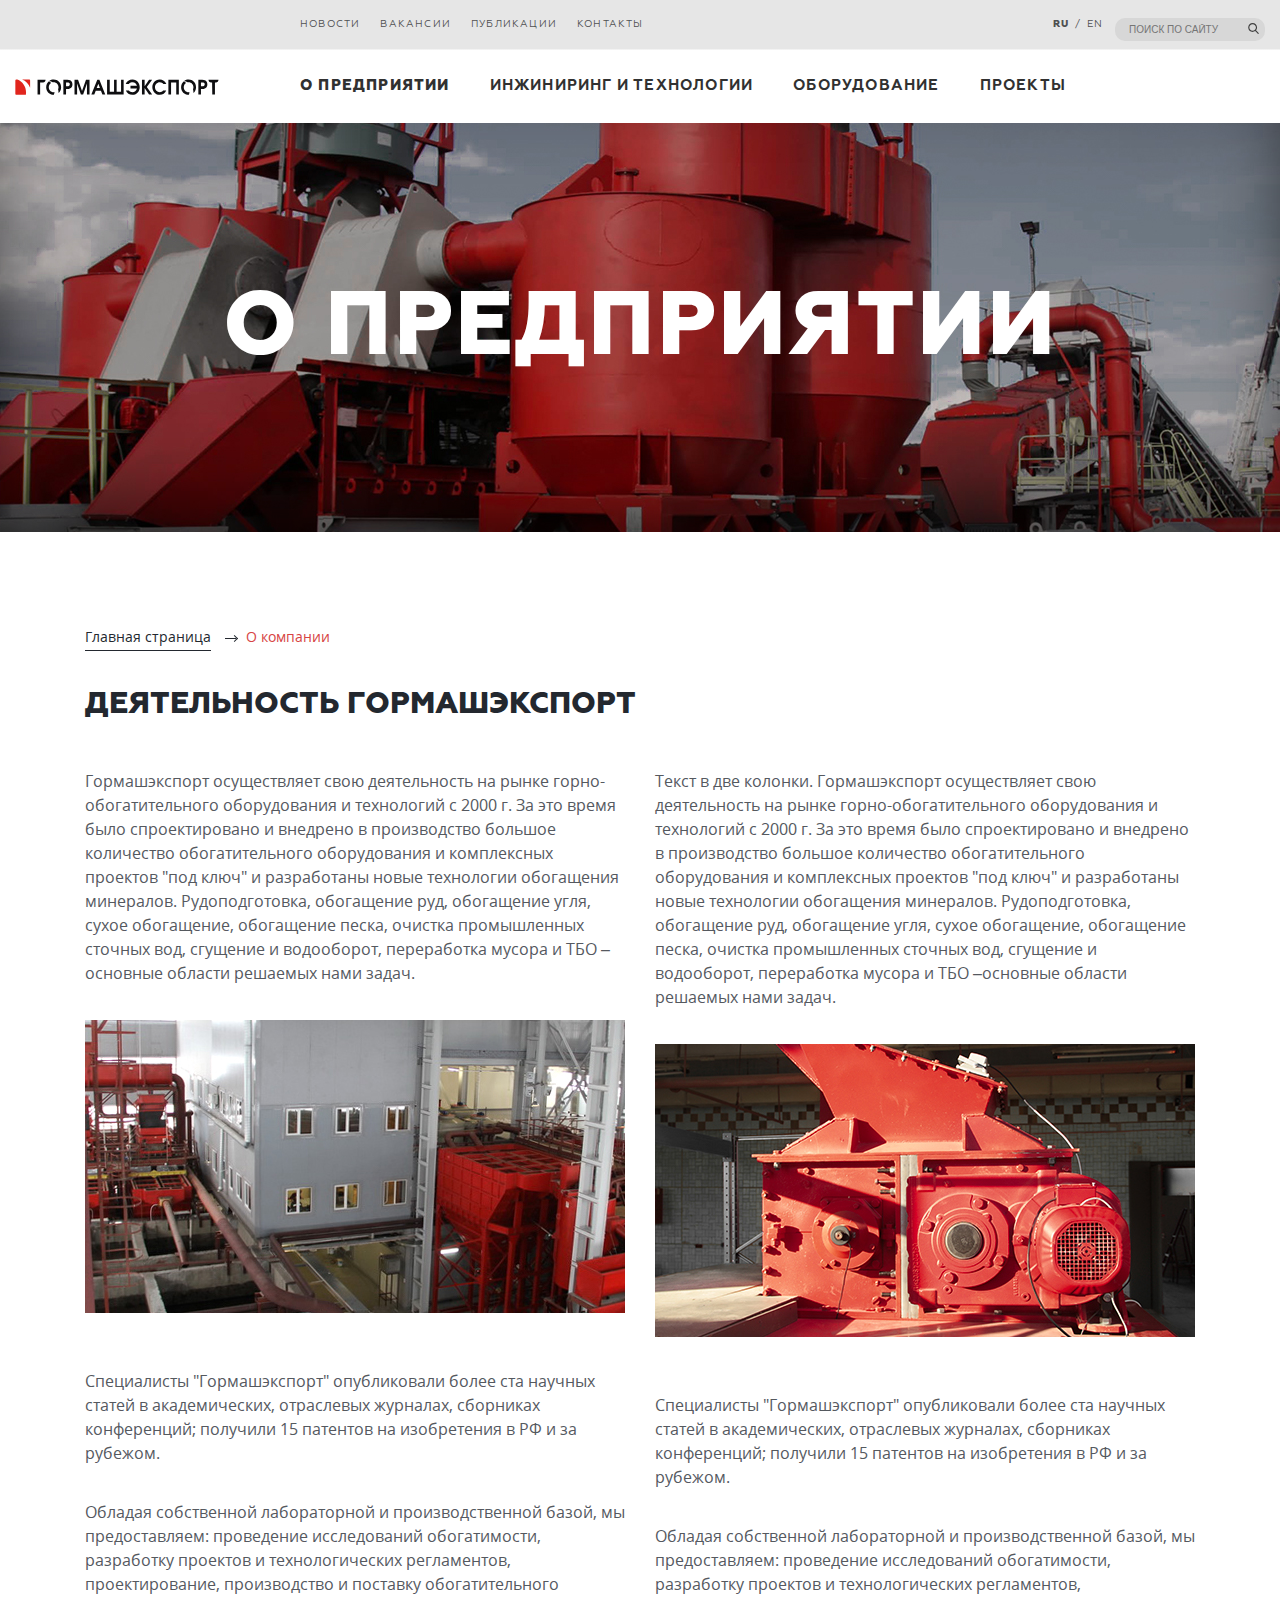
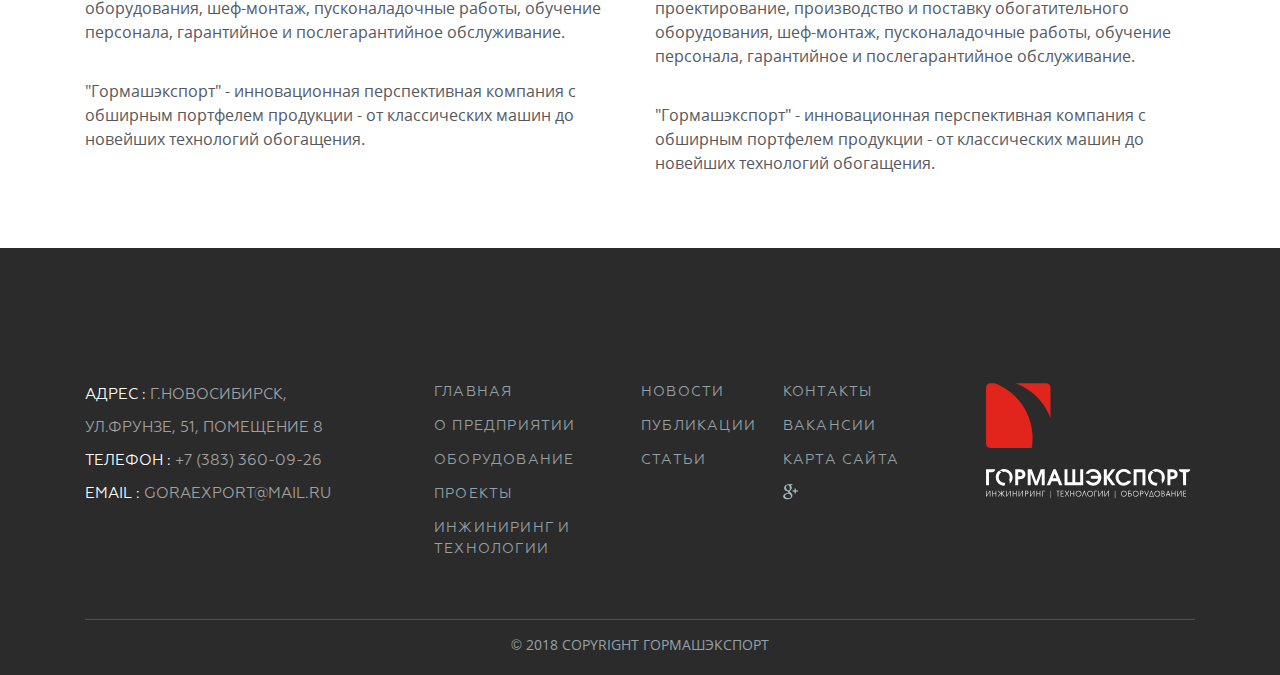
==== commit f71fae02: "the end" ====
--- a/about.html
+++ b/about.html
@@ -3,6 +3,7 @@
 <head>
   <meta charset="UTF-8">
   <meta name="viewport" content="width=device-width, initial-scale=1.0, maximum-scale=1.0, user-scalable=no">
+  <meta name="theme-color" content="#ac1212">
   <title>Гормашэкспорт - О компании</title>
   <link rel="icon" type="image/ico" href="favicon.ico">
   <link href="css/style.css" rel="stylesheet">
--- a/css/style.css
+++ b/css/style.css
@@ -55,6 +55,7 @@
   font-weight: 400;
   font-size: 12px;
   line-height: 15px;
+  text-align: center;
   text-decoration: none;
   text-transform: uppercase;
   letter-spacing: 0.5px;
@@ -66,6 +67,19 @@
     background-color: #d21f1f; }
   .link:active {
     background-color: #ac1212; }
+  .link.link--invers {
+    color: #55595f;
+    background-color: #fff;
+    -webkit-box-shadow: inset 0 0 0 1px #55595f;
+            box-shadow: inset 0 0 0 1px #55595f; }
+    .link.link--invers:hover {
+      -webkit-box-shadow: inset 0 0 0 1px #f73838;
+              box-shadow: inset 0 0 0 1px #f73838; }
+    .link.link--invers:active {
+      color: #fff;
+      background-color: #f73838;
+      -webkit-box-shadow: none;
+              box-shadow: none; }
 
 .page {
   background-color: #fff;
@@ -73,8 +87,8 @@
   font-family: 'Open Sans', 'Arial' , sans-serif;
   font-style: normal;
   font-weight: normal;
-  font-size: 12px;
-  line-height: 19px;
+  font-size: 14px;
+  line-height: 21px;
   margin: 0;
   min-width: 320px;
   padding: 0; }
@@ -422,26 +436,32 @@
   .content__title.content__title--index {
     font-size: 0; }
 
+.content__news {
+  background-color: #e6e6e6; }
+
 .breadcrumbs {
   padding-top: 30px;
   margin-bottom: 26px;
   font-size: 13px;
   line-height: 20px; }
   .breadcrumbs a {
-    padding-bottom: 2px;
+    display: inline-block;
+    padding-bottom: 0;
+    margin-bottom: 4px;
+    margin-right: 10px;
     font-family: 'Open Sans', 'Arial', sans-serif;
     font-weight: normal;
     color: #d74444;
+    line-height: 26px;
     text-decoration: none; }
   .breadcrumbs a + a {
     position: relative;
-    margin-left: 10px;
-    padding-left: 21px; }
+    margin-left: 21px; }
   .breadcrumbs a + a:before {
     content: '';
     position: absolute;
-    left: 0;
-    bottom: 9px;
+    left: -21px;
+    top: 14px;
     display: block;
     width: 11px;
     height: 1px;
@@ -449,8 +469,8 @@
   .breadcrumbs a + a:after {
     content: '';
     position: absolute;
-    left: 5px;
-    top: 8px;
+    left: -14px;
+    top: 12px;
     display: block;
     width: 4px;
     height: 4px;
@@ -466,6 +486,72 @@
     opacity: 0.4; }
   .breadcrumbs a[href]:active {
     opacity: 0.8; }
+
+.article {
+  padding-bottom: 50px; }
+  .article p {
+    margin: 0;
+    margin-bottom: 35px; }
+  .article img {
+    margin: 0;
+    margin-bottom: 50px; }
+  .article h3 {
+    font-size: 12px;
+    line-height: 24px;
+    font-weight: bolder;
+    line-height: 1.2em;
+    text-transform: uppercase; }
+  .article strong {
+    color: #d74444;
+    font-weight: inherit; }
+  .article table {
+    margin-bottom: 40px;
+    width: 100%;
+    border-collapse: collapse; }
+  .article td,
+  .article th {
+    padding: 6px 5px;
+    text-transform: uppercase;
+    text-align: center;
+    border: 1px solid #383838; }
+  .article thead,
+  .article th {
+    background-color: #e6e6e6; }
+  .article ul,
+  .article ol {
+    margin: 0;
+    margin-top: -34px;
+    padding: 0;
+    padding-left: 16px;
+    margin-bottom: 35px; }
+  .article li {
+    margin: 2px 0; }
+
+.article--contacts strong {
+  color: inherit;
+  font-weight: bolder; }
+
+.article__title {
+  margin: 0;
+  margin-top: 26px;
+  margin-bottom: 30px;
+  font-family: 'Geometria', 'Verdana', sans-serif;
+  font-size: 18px;
+  font-weight: 800;
+  color: #23282f;
+  text-transform: uppercase; }
+
+.article__pagination {
+  display: -webkit-box;
+  display: -ms-flexbox;
+  display: flex;
+  -webkit-box-orient: vertical;
+  -webkit-box-direction: normal;
+      -ms-flex-direction: column;
+          flex-direction: column;
+  -webkit-box-pack: justify;
+      -ms-flex-pack: justify;
+          justify-content: space-between; }
 
 .pagination {
   display: -webkit-box;
@@ -612,6 +698,133 @@
 .about__more {
   display: none; }
 
+.gallery {
+  position: relative;
+  margin: 0;
+  padding-bottom: 22px; }
+
+.gallery--equipments .gallery__list {
+  margin: 0 -10px;
+  display: -webkit-box;
+  display: -ms-flexbox;
+  display: flex;
+  -webkit-box-orient: horizontal;
+  -webkit-box-direction: normal;
+      -ms-flex-direction: row;
+          flex-direction: row;
+  -ms-flex-wrap: wrap;
+      flex-wrap: wrap; }
+
+.gallery--equipments .gallery__item {
+  width: calc(50% - 20px);
+  -webkit-box-flex: 1;
+      -ms-flex-positive: 1;
+          flex-grow: 1;
+  font-weight: 400;
+  color: #fff;
+  text-decoration: none; }
+
+.gallery--equipments .gallery__caption {
+  padding-bottom: 20px; }
+
+.gallery__wrapper {
+  padding: 0 10px;
+  padding-top: 13px; }
+
+.gallery__title {
+  margin: 0;
+  margin-bottom: 4px;
+  padding: 0;
+  font-family: 'Geometria', 'Verdana', sans-serif;
+  font-weight: 800;
+  font-size: 18px;
+  text-transform: uppercase;
+  color: #23282f;
+  text-align: center; }
+
+.gallery__subtitle {
+  position: absolute;
+  width: 1px;
+  height: 1px;
+  margin: -1px;
+  padding: 0;
+  border: 0;
+  clip: rect(0 0 0 0); }
+
+.gallery__list {
+  display: -webkit-box;
+  display: -ms-flexbox;
+  display: flex;
+  -webkit-box-orient: horizontal;
+  -webkit-box-direction: normal;
+      -ms-flex-direction: row;
+          flex-direction: row;
+  -ms-flex-wrap: wrap;
+      flex-wrap: wrap;
+  -webkit-box-pack: justify;
+      -ms-flex-pack: justify;
+          justify-content: space-between;
+  margin: 0 -10px;
+  font-size: 0;
+  line-height: 0; }
+
+.gallery__item {
+  position: relative;
+  margin: 0 10px;
+  margin-bottom: 25px;
+  padding: 0;
+  width: calc(50% - 20px);
+  min-width: 91px;
+  background-color: #2b2b2b;
+  color: #fff;
+  list-style: none;
+  border-bottom: 2px solid #a5a5aa; }
+  .gallery__item:hover {
+    -webkit-box-shadow: 0 0 8px 0 #000000d9;
+            box-shadow: 0 0 8px 0 #000000d9;
+    cursor: pointer; }
+  .gallery__item p {
+    margin: 0;
+    margin-bottom: 30px;
+    padding: 0 10px; }
+
+.gallery--index .gallery__list {
+  margin: 0 auto;
+  padding: 0 10px; }
+
+.gallery--index .gallery__item {
+  background-color: #fff;
+  color: inherit; }
+
+.gallery--index .gallery__title {
+  color: #23282f; }
+
+.gallery__caption {
+  margin: 0;
+  margin-top: 15px;
+  margin-bottom: 4px;
+  padding: 0 10px;
+  font-family: 'Geometria', 'Verdana', sans-serif;
+  font-weight: 400;
+  font-size: 11px;
+  line-height: 1.2em;
+  text-align: center;
+  text-transform: uppercase; }
+
+.gallery__img {
+  width: 100%;
+  height: auto; }
+
+.gallery__all {
+  display: table;
+  margin: 22px auto;
+  white-space: nowrap; }
+
+.gallery__pagination {
+  position: relative;
+  bottom: -20px;
+  padding-bottom: 40px; }
+
 .news {
   position: relative;
   margin: 0;
@@ -623,7 +836,7 @@
 
 .news__title {
   margin: 0;
-  margin-top: 13px;
+  padding-top: 13px;
   margin-bottom: 4px;
   padding: 0;
   font-family: 'Geometria', 'Verdana', sans-serif;
@@ -793,56 +1006,6 @@
   font-family: 'Geometria', 'Verdana', sans-serif;
   text-align: center; }
 
-.article {
-  padding-bottom: 50px; }
-  .article p {
-    margin: 0;
-    margin-bottom: 35px; }
-  .article img {
-    margin: 0;
-    margin-bottom: 50px; }
-  .article h3 {
-    font-size: 12px;
-    line-height: 24px;
-    font-weight: bolder;
-    line-height: 1.2em;
-    text-transform: uppercase; }
-  .article strong {
-    color: #d74444;
-    font-weight: inherit; }
-  .article table {
-    margin-bottom: 40px;
-    width: 100%;
-    border-collapse: collapse; }
-  .article td,
-  .article th {
-    padding: 6px 5px;
-    text-transform: uppercase;
-    text-align: center;
-    border: 1px solid #383838; }
-  .article thead,
-  .article th {
-    background-color: #e6e6e6; }
-  .article ul,
-  .article ol {
-    margin: 0;
-    margin-top: -34px;
-    padding: 0;
-    padding-left: 16px;
-    margin-bottom: 35px; }
-  .article li {
-    margin: 2px 0; }
-
-.article__title {
-  margin: 0;
-  margin-top: 26px;
-  margin-bottom: 30px;
-  font-family: 'Geometria', 'Verdana', sans-serif;
-  font-size: 18px;
-  font-weight: 800;
-  color: #23282f;
-  text-transform: uppercase; }
-
 .equipments {
   position: relative;
   color: #23282f;
@@ -851,26 +1014,25 @@
   padding-top: 20px; }
 
 .equipments__toggle {
-  position: absolute;
-  width: 20px;
-  height: 25px;
-  top: 5px;
+  position: fixed;
+  width: 10px;
+  height: calc(100vh - 210px);
+  top: 210px;
   background-color: #f73838;
   border: none;
   border-radius: 0 3px 3px 0;
-  overflow: hidden;
   font-size: 0; }
-  .equipments__toggle:before {
+  .equipments__toggle::after {
     content: '';
     position: absolute;
     width: 7px;
     height: 7px;
     top: 8px;
-    left: 8px;
+    left: 0;
     border-top: 1px solid #fff;
     border-right: 1px solid #fff;
-    -webkit-transform: rotate(-135deg);
-            transform: rotate(-135deg); }
+    -webkit-transform: rotate(45deg);
+            transform: rotate(45deg); }
 
 .equipments__group {
   margin: 0;
@@ -923,6 +1085,13 @@
       left: 0;
       top: 15px; }
 
+.equipments__type--current,
+.equipments__item--current {
+  background-color: #f73838; }
+  .equipments__type--current > .equipments__link,
+  .equipments__item--current > .equipments__link {
+    border-bottom: 1px solid #f73838; }
+
 .equipments__items {
   display: none;
   margin: 0;
@@ -963,7 +1132,56 @@
   text-decoration: none;
   border-bottom: 1px solid #c7c7c7; }
 
-@media (min-width: 768px) {
+.feedback {
+  background-color: #e6e6e6;
+  padding: 30px 0; }
+
+.feedback__wrapper {
+  padding: 0 15px; }
+
+.feedback__title {
+  margin: 0;
+  margin-top: 26px;
+  margin-bottom: 30px;
+  font-family: 'Geometria', 'Verdana', sans-serif;
+  font-size: 18px;
+  font-weight: 800;
+  color: #23282f;
+  text-transform: uppercase; }
+
+.feedback__form-wrapper {
+  display: -webkit-box;
+  display: -ms-flexbox;
+  display: flex;
+  -ms-flex-wrap: wrap;
+      flex-wrap: wrap;
+  -webkit-box-orient: vertical;
+  -webkit-box-direction: normal;
+      -ms-flex-direction: column;
+          flex-direction: column; }
+
+.feedback__field {
+  width: 100%;
+  -webkit-box-flex: 1;
+      -ms-flex-positive: 1;
+          flex-grow: 1; }
+  .feedback__field label {
+    display: block; }
+  .feedback__field input,
+  .feedback__field textarea {
+    font-size: 14px;
+    line-height: 21px;
+    width: 100%;
+    margin-bottom: 36px;
+    padding: 13px 15px;
+    -webkit-box-sizing: border-box;
+            box-sizing: border-box;
+    border: 1px solid #d0d0d0;
+    border-radius: 5px; }
+  .feedback__field input:focus,
+  .feedback__field textarea:focus {
+    border-color: #f73838; }
+  @media (min-width: 768px) {
   .link {
     font-size: 13px;
     line-height: 17px;
@@ -1170,6 +1388,25 @@
     font-size: 14px; }
     .breadcrumbs a + a:before {
       bottom: 10px; }
+  .article h3 {
+    font-size: 15px;
+    line-height: 12px;
+    margin-bottom: 25px; }
+  .article__wrapper {
+    -webkit-column-width: 359px;
+            column-width: 359px;
+    -webkit-column-gap: 30px;
+            column-gap: 30px; }
+  .article__title {
+    margin-top: 30px;
+    margin-bottom: 40px;
+    font-size: 18px;
+    line-height: 24px; }
+  .article__pagination {
+    -webkit-box-orient: horizontal;
+    -webkit-box-direction: normal;
+        -ms-flex-direction: row;
+            flex-direction: row; }
   .pagination {
     font-size: 14px;
     line-height: 20px;
@@ -1229,6 +1466,91 @@
     display: table;
     margin: 22px auto;
     white-space: nowrap; }
+  .gallery--index {
+    padding-top: 60px; }
+  .gallery__wrapper {
+    margin: 0 auto; }
+  .gallery__title {
+    font-size: 18px;
+    line-height: 24px; }
+  .gallery__item {
+    width: calc(25% - 28px);
+    border-bottom-color: transparent; }
+  .gallery__caption {
+    font-size: 12px; }
+  .gallery__pagination {
+    bottom: 53px;
+    padding-bottom: 0; }
+  .gallery--feed {
+    position: relative;
+    background-color: #e6e6e6;
+    padding: 30px 15px; }
+    .gallery--feed .gallery__wrapper {
+      margin: 0 auto;
+      padding: 0; }
+    .gallery--feed .gallery__list {
+      padding: 0; }
+    .gallery--feed .gallery__item {
+      margin: 0 auto;
+      width: calc(20% - 15px); }
+    .gallery--feed h3,
+    .gallery--feed a {
+      color: #fff;
+      font-weight: 400;
+      font-size: 12px;
+      text-transform: initial;
+      text-decoration: none; }
+    .gallery--feed .gallery__item:hover {
+      color: #fff;
+      text-decoration: underline; }
+    .gallery--feed .gallery__img-wrap {
+      height: 120px;
+      width: auto;
+      overflow: hidden; }
+    .gallery--feed .gallery__img {
+      width: auto;
+      height: 100%;
+      -o-object-fit: cover;
+         object-fit: cover; }
+    .gallery--feed .gallery__before,
+    .gallery--feed .gallery__after {
+      position: absolute;
+      width: 30px;
+      height: 100%;
+      top: 0;
+      background-color: rgba(161, 161, 161, 0.7);
+      opacity: 0; }
+    .gallery--feed:hover .gallery__before,
+    .gallery--feed:hover .gallery__after {
+      opacity: 0.7;
+      z-index: 40; }
+    .gallery--feed .gallery__before {
+      left: 0; }
+    .gallery--feed .gallery__after {
+      right: 0; }
+    .gallery--feed .gallery__before::before,
+    .gallery--feed .gallery__after::before {
+      position: absolute;
+      content: '';
+      width: 10px;
+      height: 10px;
+      border-top: 2px solid #fff;
+      border-left: 2px solid #fff;
+      left: 12px;
+      bottom: 50%;
+      -webkit-transform: rotate(-45deg);
+              transform: rotate(-45deg); }
+    .gallery--feed .gallery__after::before {
+      left: 8px;
+      -webkit-transform: rotate(135deg);
+              transform: rotate(135deg); }
+    .gallery--feed .gallery__before:hover,
+    .gallery--feed .gallery__after:hover {
+      opacity: 1; }
+    .gallery--feed .gallery__before:active,
+    .gallery--feed .gallery__after:active {
+      opacity: 1;
+      background-color: #a1a1a1; }
   .news--index {
     padding-top: 60px; }
   .news__wrapper {
@@ -1250,20 +1572,6 @@
     width: calc(50% - 20px); }
     .project:nth-child(n+3) {
       display: block; }
-  .article h3 {
-    font-size: 15px;
-    line-height: 12px;
-    margin-bottom: 25px; }
-  .article__wrapper {
-    -webkit-column-width: 360px;
-            column-width: 360px;
-    -webkit-column-gap: 30px;
-            column-gap: 30px; }
-  .article__title {
-    margin-top: 30px;
-    margin-bottom: 40px;
-    font-size: 18px;
-    line-height: 24px; }
   .equipments {
     background-color: #e6e6e6;
     margin-right: 40px;
@@ -1292,14 +1600,34 @@
   .equipments__item {
     padding-left: 0; }
   .equipments__open-list:checked + label:before {
-    top: 14px; } }
-
-@media (min-width: 768px) and (min-width: 768px) {
+    top: 14px; }
+  .feedback {
+    padding: 60px 0; }
+  .feedback__wrapper {
+    margin: 0 auto; }
+  .feedback__form-wrapper {
+    -webkit-box-orient: horizontal;
+    -webkit-box-direction: normal;
+        -ms-flex-direction: row;
+            flex-direction: row; }
+  .feedback__field {
+    width: calc(50% - 100px); }
+    .feedback__field input,
+    .feedback__field textarea {
+      font-size: 14px;
+      line-height: 21px; }
+  .feedback__field:nth-child(even) {
+    margin-left: 100px; } }
+  @media (min-width: 768px) and (min-width: 768px) {
     .content__wrapper {
       padding-left: 10px;
       padding-right: 10px;
       max-width: 750px; }
     .about {
+      padding-left: 10px;
+      padding-right: 10px;
+      max-width: 750px; }
+    .gallery__wrapper {
       padding-left: 10px;
       padding-right: 10px;
       max-width: 750px; }
@@ -1310,16 +1638,19 @@
     .projects__wrapper {
       padding-left: 10px;
       padding-right: 10px;
+      max-width: 750px; }
+    .feedback__wrapper {
+      padding-left: 10px;
+      padding-right: 10px;
       max-width: 750px; } }
-
-@media (min-width: 1140px) {
+  @media (min-width: 1140px) {
   .link {
     font-size: 13px;
     line-height: 17px;
     padding: 10px 38px; }
   .page {
-    font-size: 15px;
-    line-height: 22px; }
+    font-size: 16px;
+    line-height: 24px; }
   .menu {
     width: auto; }
   .menu__wrapper {
@@ -1420,6 +1751,11 @@
   .breadcrumbs {
     padding-top: 92px;
     margin-bottom: 35px; }
+  .article__title {
+    margin-top: 35px;
+    margin-bottom: 50px;
+    font-size: 30px;
+    line-height: 30px; }
   .pagination {
     font-size: 16px;
     line-height: 25px; }
@@ -1478,6 +1814,46 @@
       top: 30px;
       width: 24px;
       height: 24px; }
+  .gallery {
+    padding-bottom: 77px; }
+  .gallery--index {
+    padding-top: 80px; }
+    .gallery--index .gallery__list {
+      margin: 0 -10px;
+      padding: 0;
+      padding-top: 30px;
+      padding-bottom: 45px; }
+  .gallery--feed {
+    padding-top: 50px;
+    padding-bottom: 51px; }
+    .gallery--feed .gallery__img-wrap {
+      height: 170px; }
+  .gallery__title {
+    font-size: 30px;
+    line-height: 30px;
+    text-align: initial;
+    padding: 0; }
+  .gallery__subtitle {
+    position: initial;
+    width: auto;
+    height: auto;
+    margin: 0;
+    padding: 0;
+    border: 0;
+    clip: rect(0 0 0 0);
+    font-size: 16px;
+    line-height: 25px;
+    text-transform: lowercase; }
+  .gallery__list {
+    padding: 0;
+    padding-top: 33px;
+    padding-bottom: 45px; }
+  .gallery__item {
+    font-size: 13px;
+    line-height: 18px;
+    text-align: center; }
+  .gallery__pagination {
+    bottom: 53px; }
   .news {
     padding-bottom: 77px; }
   .news--index {
@@ -1582,11 +1958,6 @@
     background-image: none; }
   .project__img-wrap {
     height: 225px; }
-  .article__title {
-    margin-top: 35px;
-    margin-bottom: 50px;
-    font-size: 30px;
-    line-height: 30px; }
   .equipments {
     margin-right: 95px;
     width: 445px;
@@ -1612,9 +1983,14 @@
       margin: 0;
       margin-left: 20px; }
   .equipments__open-list:checked + label:before {
-    top: 20px; } }
-
-@media (min-width: 768px) and (min-width: 1140px) {
+    top: 20px; }
+  .feedback {
+    padding: 100px 0; }
+  .feedback__field input,
+  .feedback__field textarea {
+    font-size: 14px;
+    line-height: 21px; } }
+  @media (min-width: 768px) and (min-width: 1140px) {
   .search__label {
     top: 3px;
     right: -16px; }
@@ -1650,6 +2026,13 @@
       padding-left: 15px;
       max-width: 1110px;
       width: 100%; }
+    .gallery__wrapper {
+      margin-left: auto;
+      margin-right: auto;
+      padding-right: 15px;
+      padding-left: 15px;
+      max-width: 1110px;
+      width: 100%; }
     .news__wrapper {
       margin-left: auto;
       margin-right: auto;
@@ -1663,15 +2046,20 @@
       padding-right: 15px;
       padding-left: 15px;
       max-width: 1110px;
+      width: 100%; }
+    .feedback__wrapper {
+      margin-left: auto;
+      margin-right: auto;
+      padding-right: 15px;
+      padding-left: 15px;
+      max-width: 1110px;
       width: 100%; } }
-
-@media (min-width: 1140px) and (min-width: 768px) {
+  @media (min-width: 1140px) and (min-width: 768px) {
     .footer__wrapper {
       padding-left: 10px;
       padding-right: 10px;
       max-width: 750px; } }
-
-@media (min-width: 1140px) and (min-width: 1140px) {
+  @media (min-width: 1140px) and (min-width: 1140px) {
     .footer__wrapper {
       margin-left: auto;
       margin-right: auto;
@@ -1679,8 +2067,7 @@
       padding-left: 15px;
       max-width: 1110px;
       width: 100%; } }
-
-@media (max-width: 767px) {
+  @media (max-width: 767px) {
   .menu--closed .menu__item {
     display: none; }
   .menu--opened .menu__wrapper {
@@ -1705,25 +2092,108 @@
     text-align: left; }
   .article table {
     font-size: 10px; }
+  .article__pagination > * {
+    margin-bottom: 20px; }
+  .gallery--feed {
+    display: none; }
   .equipments {
     background-color: white;
     margin-left: -15px;
     margin-right: -15px; }
   .equipments__wrapper {
+    height: calc(100vh - 202px);
     overflow: scroll;
-    z-index: 10; }
+    z-index: 10;
+    background-color: #ac1212;
+    color: #fff;
+    -webkit-transition: margin-left 1s;
+    transition: margin-left 1s; }
   .equipments--closed {
     height: 10px; }
     .equipments--closed .equipments__wrapper {
-      display: none; }
+      width: 0;
+      margin-left: -100%; }
   .equipments--opened .equipments__wrapper {
-    display: block;
-    height: calc(100vh - 202px); }
+    position: fixed;
+    width: 100%;
+    height: calc(100vh - 49px);
+    margin-left: 0%;
+    top: 50px; }
+  .equipments--opened .equipments__toggle {
+    width: 20px;
+    height: 20px;
+    top: 55px;
+    right: 10px;
+    z-index: 20;
+    background-color: #ac1212;
+    border: 1px solid #fff;
+    border-radius: 3px; }
+  .equipments--opened .equipments__toggle:hover {
+    opacity: 0.9; }
+  .equipments--opened .equipments__toggle:active {
+    opacity: 0.5; }
+  .equipments--opened .equipments__toggle::before,
+  .equipments--opened .equipments__toggle::after {
+    content: '';
+    position: absolute;
+    width: 16px;
+    height: 2px;
+    background-color: #fff;
+    top: 8px;
+    left: 1px;
+    border: none;
+    -webkit-transform: rotate(45deg);
+            transform: rotate(45deg); }
+  .equipments--opened .equipments__toggle::after {
+    -webkit-transform: rotate(-45deg);
+            transform: rotate(-45deg); }
+  .equipments--var2 .equipments__toggle {
+    position: absolute;
+    width: 100%;
+    height: 40px;
+    font-size: 14px;
+    font-weight: 500;
+    color: #fff;
+    border-radius: 3px;
+    top: 10px; }
+    .equipments--var2 .equipments__toggle::after {
+      content: none; }
+  .equipments--var2.equipments--closed .equipments__wrapper {
+    width: 100%;
+    margin-left: 0;
+    height: 20px;
+    height: 40px;
+    margin-top: -100%;
+    top: 0; }
+  .equipments--var2.equipments--opened .equipments__wrapper {
+    position: fixed;
+    height: calc(100vh - 49px);
+    top: 50px;
+    margin-top: 0;
+    -webkit-transition: top,  height, margin, 1s ease-in-out 0.1s;
+    transition: top,  height, margin, 1s ease-in-out 0.1s; }
+  .equipments--var2.equipments--opened .equipments__toggle {
+    position: fixed;
+    width: 20px;
+    height: 20px;
+    top: 60px;
+    right: 10px;
+    z-index: 20;
+    background-color: #ac1212;
+    border: 1px solid #fff;
+    border-radius: 3px;
+    font-size: 0; }
+    .equipments--var2.equipments--opened .equipments__toggle::after {
+      content: ''; }
+  .equipments__type label::before {
+    border-top: 1px solid #fff;
+    border-right: 1px solid #fff; }
+  .equipments__open-list:checked ~ .equipments__items {
+    background-color: #ac1212; }
   .equipments__link {
     margin: 0 15px;
-    width: 270px; }
-  .equipments__open-list:checked ~ .equipments__items {
-    background-color: #fff; }
+    width: 270px;
+    color: #fff; }
   .equipments--nojs .equipments__toggle {
     display: none; }
   .equipments--nojs .equipments__wrapper {
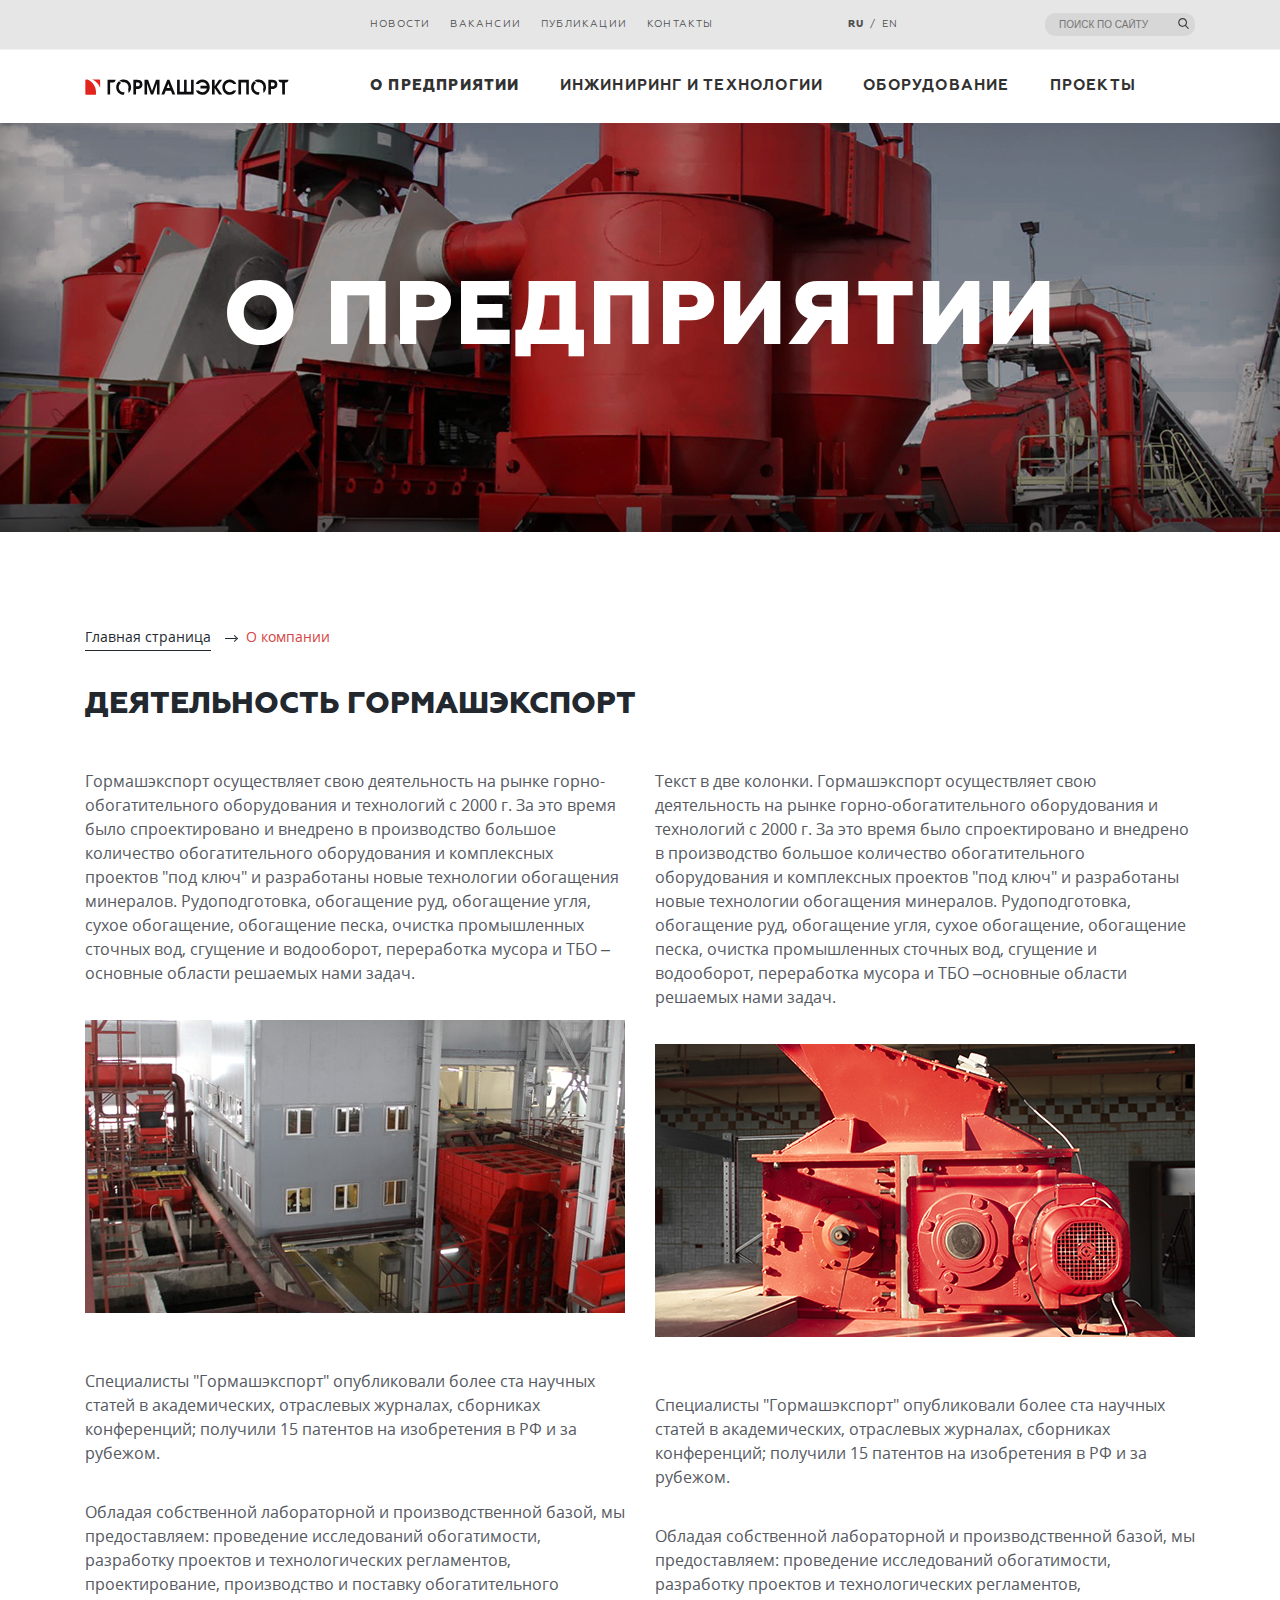
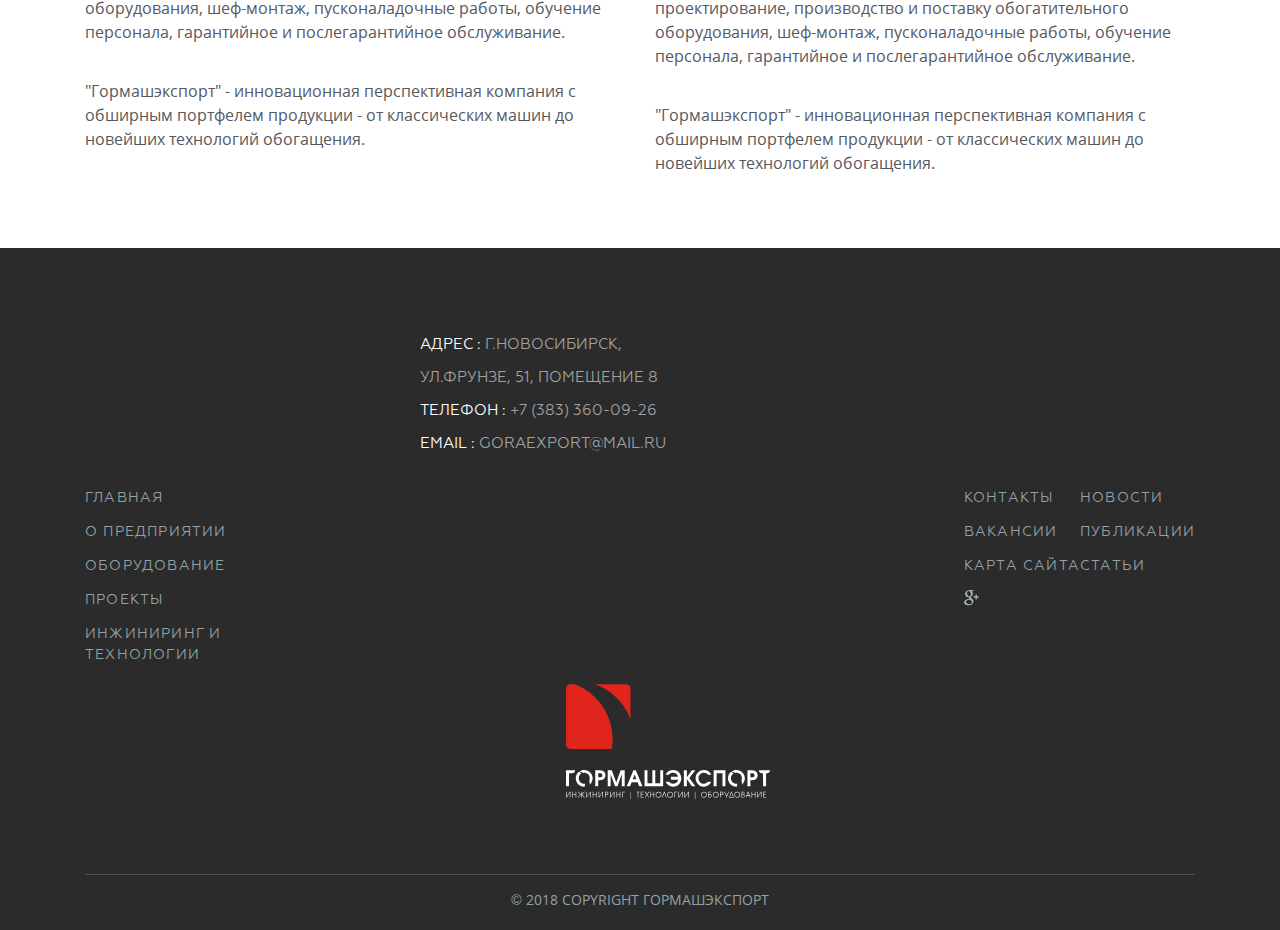
==== commit 195974bb: "корректировки для IE" ====
--- a/about.html
+++ b/about.html
@@ -10,60 +10,64 @@
 </head>
 <body class="page">
   <header class="header">
-    <div class="header__logo" href="index.html">
-      <a href='index.html'>
-          <picture>
-          <img src="./img/logo.svg" width="151" height="12" alt="Гормашэкспорт">
-        </picture>
-      </a>
+    <div class="header__wrapper">
+      <div class="header__logo" href="index.html">
+        <a href='index.html'>
+            <picture>
+            <img src="./img/logo.svg" width="151" height="12" alt="Гормашэкспорт">
+          </picture>
+        </a>
+      </div>
+      <div class="header__search  search">
+        <form class="search__form">
+          <input class="search__line" type="text" name="searchLine" id="searchID" placeholder="Поиск по сайту">
+          <label class="search__label" for="searchID">
+            Поиск
+          </label>
+        </form>
+      </div>
+      <nav class="header__menu  menu menu--closed  ">
+        <button class="menu__toggle" type="button">Открыть меню</button>
+        <div class="menu__wrapper">
+          <ul class="menu__list">
+            <li class="menu__item">
+              <a href="about.html" class="current">О предприятии</a>
+            </li>
+            <li class="menu__item">
+              <a href="engineering.html">Инжиниринг и технологии</a>
+            </li>
+            <li class="menu__item">
+              <a href="equipment-1.html">Оборудование</a>
+            </li>
+            <li class="menu__item">
+              <a href="projects.html">Проекты</a>
+            </li>
+          </ul>
+          <ul class="menu__list menu__list--additional">
+            <li class="menu__item">
+              <a href="news.html" >Новости</a>
+            </li>
+            <li class="menu__item">
+              <a href="" >Вакансии</a>
+            </li>
+            <li class="menu__item">
+              <a href="" >Публикации</a>
+            </li>
+            <li class="menu__item">
+              <a href="contacts.html" >Контакты</a>
+            </li>
+            <li class="menu__item  menu__item--ruen">
+              <a class="current" href="">ru</a><a href="">en</a>
+            </li>
+          </ul>
+        </div>
+      </nav>
     </div>
-    <div class="header__search  search">
-      <form class="search__form">
-        <input class="search__line" type="text" name="searchLine" id="searchID" placeholder="Поиск по сайту">
-        <label class="search__label" for="searchID">
-          Поиск
-        </label>
-      </form>
-    </div>
-    <nav class="header__menu  menu menu--closed  ">
-      <button class="menu__toggle" type="button">Открыть меню</button>
-      <div class="menu__wrapper">
-        <ul class="menu__list">
-          <li class="menu__item">
-            <a href="about.html" class="current">О предприятии</a>
-          </li>
-          <li class="menu__item">
-            <a href="engineering.html">Инжиниринг и технологии</a>
-          </li>
-          <li class="menu__item">
-            <a href="equipment-1.html">Оборудование</a>
-          </li>
-          <li class="menu__item">
-            <a href="projects.html">Проекты</a>
-          </li>
-        </ul>
-        <ul class="menu__list menu__list--additional">
-          <li class="menu__item">
-            <a href="news.html" >Новости</a>
-          </li>
-          <li class="menu__item">
-            <a href="" >Вакансии</a>
-          </li>
-          <li class="menu__item">
-            <a href="" >Публикации</a>
-          </li>
-          <li class="menu__item">
-            <a href="contacts.html" >Контакты</a>
-          </li>
-          <li class="menu__item  menu__item--ruen">
-            <a class="current" href="">ru</a><a href="">en</a>
-          </li>
-        </ul>
-      </div>
-    </nav>
   </header>
   <main class="content">
-    <h1 class="content__title" style="background-image: url(./img/bg-about.jpg)">О предприятии</h1>
+    <div class="content__title-wrapper" style="background-image: url(./img/bg-about.jpg)">
+      <h1 class="content__title">О предприятии</h1>
+    </div>
    <div class="content__wrapper">
       <article class="article">
         <nav class="breadcrumbs">
@@ -97,6 +101,7 @@
         <p><span class="footer__address-label">Телефон&nbsp;:&nbsp;</span>+7 (383) 360-09-26</p>
         <p><span class="footer__address-label">Email&nbsp;:&nbsp;</span>goraexport@mail.ru</p>
       </section>
+
       <nav class="footer__menu  menu  menu--footer">
         <ul class="menu__list">
           <li class="menu__item">
@@ -139,7 +144,6 @@
           <li class="menu__item  menu__item--google">
             <a href="">g+</a>
           </li>
-
         </ul>
       </nav>
       <div class="footer__logo">
--- a/css/style.css
+++ b/css/style.css
@@ -136,12 +136,14 @@
 
 .menu--opened .menu__toggle::before {
   -webkit-transform: rotate(45deg);
+      -ms-transform: rotate(45deg);
           transform: rotate(45deg);
   -webkit-box-shadow: none;
           box-shadow: none; }
 
 .menu--opened .menu__toggle::after {
   -webkit-transform: rotate(-45deg);
+      -ms-transform: rotate(-45deg);
           transform: rotate(-45deg); }
 
 .menu--opened .menu__toggle:active::before, .menu--opened .menu__toggle:active::after {
@@ -159,6 +161,11 @@
   padding: 0;
   list-style: none; }
 
+.menu__item {
+  display: inline-block;
+  font-size: 0;
+  vertical-align: top; }
+
 .menu--footer::after {
   clear: both;
   content: '';
@@ -172,6 +179,7 @@
   float: left; }
 
 .menu--footer .menu__item {
+  display: block;
   padding-bottom: 6px; }
 
 .menu--footer .menu__item a[href]:hover {
@@ -219,6 +227,12 @@
   position: fixed;
   top: 0;
   width: 100%;
+  color: #55595f;
+  background: #fafbfd;
+  border-bottom: 1px solid #dddddd;
+  z-index: 30; }
+
+.header__wrapper {
   display: -webkit-box;
   display: -ms-flexbox;
   display: flex;
@@ -231,11 +245,7 @@
           justify-content: space-between;
   -webkit-box-align: center;
       -ms-flex-align: center;
-          align-items: center;
-  color: #55595f;
-  background: #fafbfd;
-  border-bottom: 1px solid #dddddd;
-  z-index: 30; }
+          align-items: center; }
 
 .header__logo {
   width: 151px;
@@ -332,6 +342,9 @@
   margin: 0 auto; }
 
 .footer__logo {
+  display: inline-block;
+  font-size: 0;
+  vertical-align: top;
   -webkit-box-ordinal-group: 2;
       -ms-flex-order: 1;
           order: 1;
@@ -346,6 +359,9 @@
   height: auto; }
 
 .footer__address {
+  display: inline-block;
+  font-size: 0;
+  vertical-align: top;
   -webkit-box-ordinal-group: 3;
       -ms-flex-order: 2;
           order: 2;
@@ -369,6 +385,9 @@
           order: 3; }
 
 .footer__copyright {
+  display: inline-block;
+  font-size: 0;
+  vertical-align: top;
   -webkit-box-ordinal-group: 5;
       -ms-flex-order: 4;
           order: 4;
@@ -380,7 +399,7 @@
   text-align: center; }
 
 .footer__menu {
-  display: block;
+  display: inline-block;
   padding-bottom: 24px;
   padding-top: 25px;
   border-top: 1px solid #505252;
@@ -407,7 +426,7 @@
   margin: 0 auto;
   padding: 0 15px; }
 
-.content__title {
+.content__title-wrapper {
   margin: 0;
   display: -webkit-box;
   display: -ms-flexbox;
@@ -415,17 +434,18 @@
   -webkit-box-pack: center;
       -ms-flex-pack: center;
           justify-content: center;
-  -webkit-box-align: center;
-      -ms-flex-align: center;
-          align-items: center;
-  min-height: 152px;
-  color: #fff;
+  min-height: 140px;
   background-color: #827f7b;
   background-image: url(../img/bg-index.jpg);
-  background-size: auto 100%;
+  background-size: cover;
   background-position: center;
   -webkit-box-shadow: inset 0 -40px 80px -15px rgba(0, 0, 0, 0.64);
-          box-shadow: inset 0 -40px 80px -15px rgba(0, 0, 0, 0.64);
+          box-shadow: inset 0 -40px 80px -15px rgba(0, 0, 0, 0.64); }
+
+.content__title {
+  padding-top: 35px;
+  padding-bottom: 35px;
+  color: #fff;
   font-size: 26px;
   font-family: 'Geometria', 'Verdana', sans-serif;
   font-weight: 700;
@@ -434,7 +454,8 @@
   text-transform: uppercase;
   letter-spacing: 2px; }
   .content__title.content__title--index {
-    font-size: 0; }
+    font-size: 0;
+    margin-bottom: 10px; }
 
 .content__news {
   background-color: #e6e6e6; }
@@ -477,6 +498,7 @@
     border-top: 1px solid #23282f;
     border-right: 1px solid #23282f;
     -webkit-transform: rotate(45deg);
+        -ms-transform: rotate(45deg);
             transform: rotate(45deg); }
   .breadcrumbs a[href] {
     color: #23282f;
@@ -595,14 +617,17 @@
   border-top: 1px solid #23282f;
   border-right: 1px solid #23282f;
   -webkit-transform: rotate(45deg);
+      -ms-transform: rotate(45deg);
           transform: rotate(45deg); }
 
 .pagination__prev::before {
   -webkit-transform: rotate(-135deg);
+      -ms-transform: rotate(-135deg);
           transform: rotate(-135deg); }
 
 .about {
   margin: 0;
+  display: block;
   background-color: #e6e6e6; }
 
 .about__title,
@@ -635,12 +660,14 @@
 .about__item,
 .about--aside .about__item {
   position: relative;
+  display: block;
+  font-size: 0;
   margin: 0 auto;
   margin-top: 10px;
   padding-top: 21px;
   padding-left: 78px;
   padding-right: 20px;
-  padding-bottom: 25px;
+  padding-bottom: 10px;
   min-width: 182px;
   max-width: 250px;
   line-height: 15px;
@@ -688,12 +715,16 @@
 
 .about__item-caption {
   margin: 0;
-  margin-bottom: 14px;
   font-family: "Geometria", "Verdana", sans-serif;
   font-weight: 500;
   font-size: 18px;
-  line-height: 21px;
+  line-height: 16px;
   color: #23282f; }
+
+.about__item-details {
+  font-family: 'Open Sans', 'Arial' , sans-serif;
+  font-size: 13px;
+  line-height: 19px; }
 
 .about__more {
   display: none; }
@@ -713,10 +744,13 @@
       -ms-flex-direction: row;
           flex-direction: row;
   -ms-flex-wrap: wrap;
-      flex-wrap: wrap; }
+      flex-wrap: wrap;
+  width: 398px; }
 
 .gallery--equipments .gallery__item {
   width: calc(50% - 20px);
+  -ms-flex-preferred-size: calc(50% - 20px);
+      flex-basis: calc(50% - 20px);
   -webkit-box-flex: 1;
       -ms-flex-positive: 1;
           flex-grow: 1;
@@ -761,19 +795,26 @@
           flex-direction: row;
   -ms-flex-wrap: wrap;
       flex-wrap: wrap;
-  -webkit-box-pack: justify;
-      -ms-flex-pack: justify;
-          justify-content: space-between;
+  -webkit-box-pack: center;
+      -ms-flex-pack: center;
+          justify-content: center;
   margin: 0 -10px;
   font-size: 0;
   line-height: 0; }
 
 .gallery__item {
   position: relative;
+  display: inline-block;
+  vertical-align: top;
+  -webkit-box-flex: 1;
+      -ms-flex-positive: 1;
+          flex-grow: 1;
   margin: 0 10px;
   margin-bottom: 25px;
   padding: 0;
   width: calc(50% - 20px);
+  -ms-flex-preferred-size: calc(50% - 20px);
+      flex-basis: calc(50% - 20px);
   min-width: 91px;
   background-color: #2b2b2b;
   color: #fff;
@@ -789,8 +830,7 @@
     padding: 0 10px; }
 
 .gallery--index .gallery__list {
-  margin: 0 auto;
-  padding: 0 10px; }
+  margin: 0 auto; }
 
 .gallery--index .gallery__item {
   background-color: #fff;
@@ -809,11 +849,15 @@
   font-size: 11px;
   line-height: 1.2em;
   text-align: center;
-  text-transform: uppercase; }
+  text-transform: uppercase;
+  text-decoration: none;
+  color: white; }
 
 .gallery__img {
   width: 100%;
-  height: auto; }
+  height: 170px;
+  -o-object-fit: cover;
+     object-fit: cover; }
 
 .gallery__all {
   display: table;
@@ -959,11 +1003,11 @@
           flex-direction: row;
   -ms-flex-wrap: wrap;
       flex-wrap: wrap;
-  -webkit-box-pack: center;
-      -ms-flex-pack: center;
-          justify-content: center;
+  -webkit-box-pack: justify;
+      -ms-flex-pack: justify;
+          justify-content: space-between;
   margin: 0 auto;
-  padding: 0 10px; }
+  font-size: 0; }
 
 .projects__all {
   display: table;
@@ -972,15 +1016,18 @@
 
 .project {
   position: relative;
+  display: inline-block;
+  vertical-align: top;
+  font-size: 0;
   margin: 0 10px;
   margin-bottom: 17px;
   padding: 0;
   min-width: 182px;
-  max-width: 300px;
   width: 100%;
+  -ms-flex-preferred-size: 100%;
+      flex-basis: 100%;
   overflow: hidden;
   background-color: #2b2b2b;
-  list-style: none;
   color: #fff;
   line-height: 0;
   -webkit-box-shadow: inset 0 -40px 80px -15px rgba(0, 0, 0, 0.64);
@@ -1001,6 +1048,8 @@
   right: 0;
   padding-bottom: 15px;
   padding-top: 15px;
+  background-image: -webkit-linear-gradient(top, transparent 0, rgba(0, 0, 0, 0.5) 35px);
+  background-image: -o-linear-gradient(top, transparent 0, rgba(0, 0, 0, 0.5) 35px);
   background-image: linear-gradient(to bottom, transparent 0, rgba(0, 0, 0, 0.5) 35px);
   padding-bottom: 29px;
   font-family: 'Geometria', 'Verdana', sans-serif;
@@ -1032,6 +1081,7 @@
     border-top: 1px solid #fff;
     border-right: 1px solid #fff;
     -webkit-transform: rotate(45deg);
+        -ms-transform: rotate(45deg);
             transform: rotate(45deg); }
 
 .equipments__group {
@@ -1081,6 +1131,7 @@
       border-top: 1px solid #23282f;
       border-right: 1px solid #23282f;
       -webkit-transform: rotate(45deg);
+          -ms-transform: rotate(45deg);
               transform: rotate(45deg);
       left: 0;
       top: 15px; }
@@ -1112,6 +1163,7 @@
   display: none; }
   .equipments__open-list:checked + label:before {
     -webkit-transform: rotate(135deg);
+        -ms-transform: rotate(135deg);
             transform: rotate(135deg);
     top: 15px;
     left: 3px; }
@@ -1199,21 +1251,25 @@
     -webkit-box-orient: vertical;
     -webkit-box-direction: reverse;
         -ms-flex-direction: column-reverse;
-            flex-direction: column-reverse; }
+            flex-direction: column-reverse;
+    width: 100%;
+    margin-right: -10px; }
   .menu__list {
-    width: auto;
+    width: 521px;
     display: -webkit-box;
     display: -ms-flexbox;
     display: flex;
     -webkit-box-orient: horizontal;
     -webkit-box-direction: normal;
         -ms-flex-direction: row;
-            flex-direction: row; }
+            flex-direction: row;
+    -webkit-box-sizing: border-box;
+            box-sizing: border-box; }
   .menu__item {
     font-size: 11px;
     line-height: 24px;
-    padding-right: 10px;
-    padding-left: 10px; }
+    padding-right: 8px;
+    padding-left: 8px; }
   .menu__item a {
     padding: 14px 0; }
   .menu__list--additional .menu__item {
@@ -1222,8 +1278,9 @@
   .menu__list--additional .menu__item a {
     padding: 4px 0; }
   .menu__item--ruen {
-    margin-left: auto;
-    margin-right: 130px; }
+    position: absolute;
+    top: 0;
+    right: 150px; }
     .menu__item--ruen a + a {
       position: relative;
       margin-left: 11px; }
@@ -1252,9 +1309,13 @@
     width: auto;
     position: relative;
     min-height: 76px;
-    padding: 0 20px;
+    background-image: -webkit-linear-gradient(top, #e6e6e6 0, #e6e6e6 29px, #fff 30px);
+    background-image: -o-linear-gradient(top, #e6e6e6 0, #e6e6e6 29px, #fff 30px);
     background-image: linear-gradient(to bottom, #e6e6e6 0, #e6e6e6 29px, #fff 30px);
     border: none; }
+  .header__wrapper {
+    margin: 0 auto;
+    position: relative; }
   .header__logo {
     -webkit-box-ordinal-group: 1;
         -ms-flex-order: 0;
@@ -1282,7 +1343,7 @@
             order: 2;
     -ms-flex-item-align: start;
         align-self: flex-start;
-    top: 5px;
+    top: 1px;
     right: 15px; }
   .search__form {
     background-color: transparent;
@@ -1293,7 +1354,7 @@
     position: absolute;
     border: none;
     height: auto;
-    top: -1px;
+    top: 2px;
     right: -17px; }
     .search__label::before {
       top: 5px;
@@ -1311,19 +1372,15 @@
     background-color: #d7d7d7;
     text-transform: uppercase; }
     .search__line::-webkit-input-placeholder {
-      display: block;
       font-size: 10px;
       text-transform: uppercase; }
     .search__line:-ms-input-placeholder {
-      display: block;
       font-size: 10px;
       text-transform: uppercase; }
     .search__line::-ms-input-placeholder {
-      display: block;
       font-size: 10px;
       text-transform: uppercase; }
     .search__line::placeholder {
-      display: block;
       font-size: 10px;
       text-transform: uppercase; }
     .search__line:focus {
@@ -1336,21 +1393,24 @@
       border-color: #505252; }
     .search__line:focus + .search__label {
       left: auto;
-      top: -1px; }
+      top: 2px; }
   .footer__wrapper {
+    margin: 0 auto;
     -webkit-box-orient: horizontal;
     -webkit-box-direction: normal;
         -ms-flex-direction: row;
             flex-direction: row;
-    -webkit-box-pack: space-evenly;
-        -ms-flex-pack: space-evenly;
-            justify-content: space-evenly;
+    -webkit-box-pack: center;
+        -ms-flex-pack: center;
+            justify-content: center;
     padding-top: 50px; }
   .footer__address {
     -webkit-box-ordinal-group: 2;
         -ms-flex-order: 1;
             order: 1;
-    width: calc(50% - 40px);
+    width: 338px;
+    -ms-flex-preferred-size: 338px;
+        flex-basis: 338px;
     font-size: 12px;
     line-height: 22px; }
   .footer__logo {
@@ -1358,18 +1418,20 @@
         -ms-flex-order: 2;
             order: 2;
     margin: 0;
+    float: right;
     margin-bottom: 30px;
     width: 213px;
     height: 119px; }
   .footer__menu {
-    display: -webkit-box;
-    display: -ms-flexbox;
-    display: flex;
-    -webkit-box-pack: space-evenly;
-        -ms-flex-pack: space-evenly;
-            justify-content: space-evenly;
+    -webkit-box-ordinal-group: 4;
+        -ms-flex-order: 3;
+            order: 3;
+    display: inline-block;
     width: 100%;
-    padding-right: 50px; }
+    -ms-flex-preferred-size: 100%;
+        flex-basis: 100%;
+    padding-right: 50px;
+    color: white; }
   .content {
     margin-top: 0; }
   .content__wrapper {
@@ -1378,8 +1440,11 @@
     -webkit-box-direction: normal;
         -ms-flex-direction: row;
             flex-direction: row; }
+  .content__title-wrapper {
+    min-height: 240px; }
   .content__title {
-    min-height: 240px;
+    padding-top: 40px;
+    padding-bottom: 40px;
     font-size: 60px;
     font-weight: 800; }
   .breadcrumbs {
@@ -1396,7 +1461,15 @@
     -webkit-column-width: 359px;
             column-width: 359px;
     -webkit-column-gap: 30px;
-            column-gap: 30px; }
+            column-gap: 30px;
+    -webkit-columns: 2;
+            columns: 2; }
+  .article--aside {
+    width: 50%; }
+  .article--aside .article__wrapper {
+    -webkit-columns: 1;
+            columns: 1;
+    width: 344px; }
   .article__title {
     margin-top: 30px;
     margin-bottom: 40px;
@@ -1407,6 +1480,8 @@
     -webkit-box-direction: normal;
         -ms-flex-direction: row;
             flex-direction: row; }
+  .article table {
+    font-size: 11px; }
   .pagination {
     font-size: 14px;
     line-height: 20px;
@@ -1422,19 +1497,35 @@
     background-color: #fff; }
     .about.about--aside {
       padding: 0;
-      padding-top: 100px;
+      padding-top: 90px;
       margin: 0;
-      width: auto;
-      max-width: 50%; }
+      margin-top: 10px;
+      padding-left: 40px;
+      padding-right: 0;
+      width: 364px; }
+  .about__list {
+    display: -webkit-box;
+    display: -ms-flexbox;
+    display: flex;
+    -webkit-box-orient: horizontal;
+    -webkit-box-direction: normal;
+        -ms-flex-direction: row;
+            flex-direction: row;
+    -webkit-box-pack: justify;
+        -ms-flex-pack: justify;
+            justify-content: space-between;
+    -ms-flex-wrap: wrap;
+        flex-wrap: wrap; }
   .about__item {
     padding-left: 70px;
     padding-right: 10px;
     padding-bottom: 25px;
     min-width: 182px;
     border-bottom-color: transparent;
-    line-height: 18px; }
+    line-height: 18px;
+    width: 330px; }
     .about__item::before {
-      left: 0px;
+      left: 15px;
       width: 25px;
       height: 25px; }
     .about__item:active {
@@ -1442,15 +1533,16 @@
               box-shadow: none; }
   .about--aside .about__list {
     margin: 0;
-    padding: 0;
-    margin-left: 60px; }
+    padding: 0; }
   .about--aside .about__item {
     background-color: #e7e8eb;
+    margin: 0;
     margin-top: 0;
     margin-bottom: 20px;
     padding-top: 18px;
     padding-bottom: 10px;
-    max-width: none;
+    max-width: 254px;
+    width: 254px;
     border-radius: 3px; }
     .about--aside .about__item:hover {
       background-color: #d7d7da; }
@@ -1468,13 +1560,18 @@
     white-space: nowrap; }
   .gallery--index {
     padding-top: 60px; }
+    .gallery--index .gallery__list {
+      padding-top: 20px; }
   .gallery__wrapper {
     margin: 0 auto; }
   .gallery__title {
     font-size: 18px;
     line-height: 24px; }
   .gallery__item {
-    width: calc(25% - 28px);
+    width: calc(25% - 20px);
+    -ms-flex-preferred-size: calc(25% - 20px);
+        flex-basis: calc(25% - 20px);
+    min-height: 260px;
     border-bottom-color: transparent; }
   .gallery__caption {
     font-size: 12px; }
@@ -1539,10 +1636,12 @@
       left: 12px;
       bottom: 50%;
       -webkit-transform: rotate(-45deg);
+          -ms-transform: rotate(-45deg);
               transform: rotate(-45deg); }
     .gallery--feed .gallery__after::before {
       left: 8px;
       -webkit-transform: rotate(135deg);
+          -ms-transform: rotate(135deg);
               transform: rotate(135deg); }
     .gallery--feed .gallery__before:hover,
     .gallery--feed .gallery__after:hover {
@@ -1568,16 +1667,20 @@
     padding-bottom: 0; }
   .projects__wrapper {
     margin: 0 auto; }
+  .projects__list {
+    margin: 0 -10px; }
   .project {
-    width: calc(50% - 20px); }
+    width: 364px;
+    -ms-flex-preferred-size: 364px;
+        flex-basis: 364px; }
     .project:nth-child(n+3) {
-      display: block; }
+      display: inline-block; }
   .equipments {
     background-color: #e6e6e6;
     margin-right: 40px;
     padding-top: 60px;
     padding-bottom: 50px;
-    width: 445px; }
+    width: 330px; }
   .equipments__toggle {
     display: none; }
   .equipments__group {
@@ -1619,30 +1722,38 @@
   .feedback__field:nth-child(even) {
     margin-left: 100px; } }
   @media (min-width: 768px) and (min-width: 768px) {
+    .header__wrapper {
+      padding-left: 10px;
+      padding-right: 10px;
+      max-width: 748px; }
+    .footer__wrapper {
+      padding-left: 10px;
+      padding-right: 10px;
+      max-width: 748px; }
     .content__wrapper {
       padding-left: 10px;
       padding-right: 10px;
-      max-width: 750px; }
+      max-width: 748px; }
     .about {
       padding-left: 10px;
       padding-right: 10px;
-      max-width: 750px; }
+      max-width: 748px; }
     .gallery__wrapper {
       padding-left: 10px;
       padding-right: 10px;
-      max-width: 750px; }
+      max-width: 748px; }
     .news__wrapper {
       padding-left: 10px;
       padding-right: 10px;
-      max-width: 750px; }
+      max-width: 748px; }
     .projects__wrapper {
       padding-left: 10px;
       padding-right: 10px;
-      max-width: 750px; }
+      max-width: 748px; }
     .feedback__wrapper {
       padding-left: 10px;
       padding-right: 10px;
-      max-width: 750px; } }
+      max-width: 748px; } }
   @media (min-width: 1140px) {
   .link {
     font-size: 13px;
@@ -1694,8 +1805,12 @@
   .header {
     position: initial;
     min-height: 122px;
-    padding: 0 15px;
+    background-image: -webkit-linear-gradient(top, #e6e6e6 0, #e6e6e6 49px, white 50px);
+    background-image: -o-linear-gradient(top, #e6e6e6 0, #e6e6e6 49px, white 50px);
     background-image: linear-gradient(to bottom, #e6e6e6 0, #e6e6e6 49px, white 50px); }
+  .header__wrapper {
+    margin: 0 auto;
+    padding: 0 15px; }
   .header__logo {
     top: 23px;
     width: 204px;
@@ -1703,16 +1818,17 @@
     margin: 0;
     padding-right: 61px; }
   .header__search {
-    top: 15px; }
+    top: 10px; }
   .footer {
     padding: 0;
     margin: 0;
     padding-top: 80px; }
   .footer__wrapper {
+    max-width: 688px;
     margin: 0 auto;
-    -webkit-box-pack: justify;
-        -ms-flex-pack: justify;
-            justify-content: space-between;
+    padding: 0 40px;
+    -ms-flex-pack: distribute;
+        justify-content: space-around;
     -webkit-box-align: start;
         -ms-flex-align: start;
             align-items: flex-start; }
@@ -1745,8 +1861,11 @@
     line-height: 21px;
     text-transform: uppercase;
     border-top: 1px solid #505252; }
+  .content__title-wrapper {
+    min-height: 409px; }
   .content__title {
-    min-height: 409px;
+    padding-top: 90px;
+    padding-bottom: 90px;
     font-size: 90px; }
   .breadcrumbs {
     padding-top: 92px;
@@ -1766,7 +1885,7 @@
     margin-bottom: 94px;
     padding-top: 100px; }
     .about.about--aside {
-      padding-top: 150px; }
+      padding-top: 140px; }
   .about__title,
   .about__subtitle {
     position: initial;
@@ -1803,6 +1922,8 @@
     width: auto;
     background-color: #fff;
     list-style: none; }
+    .about__item::before {
+      left: 0; }
   .about--aside .about__list {
     margin-left: 172px; }
   .about--aside .about__item {
@@ -1991,6 +2112,13 @@
     font-size: 14px;
     line-height: 21px; } }
   @media (min-width: 768px) and (min-width: 1140px) {
+    .header__wrapper {
+      margin-left: auto;
+      margin-right: auto;
+      padding-right: 15px;
+      padding-left: 15px;
+      max-width: 1110px;
+      width: 100%; }
   .search__label {
     top: 3px;
     right: -16px; }
@@ -2012,6 +2140,13 @@
       width: 120px; }
     .search__line:focus + .search__label {
       top: 3px; }
+    .footer__wrapper {
+      margin-left: auto;
+      margin-right: auto;
+      padding-right: 15px;
+      padding-left: 15px;
+      max-width: 1110px;
+      width: 100%; }
     .content__wrapper {
       margin-left: auto;
       margin-right: auto;
@@ -2048,19 +2183,6 @@
       max-width: 1110px;
       width: 100%; }
     .feedback__wrapper {
-      margin-left: auto;
-      margin-right: auto;
-      padding-right: 15px;
-      padding-left: 15px;
-      max-width: 1110px;
-      width: 100%; } }
-  @media (min-width: 1140px) and (min-width: 768px) {
-    .footer__wrapper {
-      padding-left: 10px;
-      padding-right: 10px;
-      max-width: 750px; } }
-  @media (min-width: 1140px) and (min-width: 1140px) {
-    .footer__wrapper {
       margin-left: auto;
       margin-right: auto;
       padding-right: 15px;
@@ -2107,6 +2229,7 @@
     background-color: #ac1212;
     color: #fff;
     -webkit-transition: margin-left 1s;
+    -o-transition: margin-left 1s;
     transition: margin-left 1s; }
   .equipments--closed {
     height: 10px; }
@@ -2143,9 +2266,11 @@
     left: 1px;
     border: none;
     -webkit-transform: rotate(45deg);
+        -ms-transform: rotate(45deg);
             transform: rotate(45deg); }
   .equipments--opened .equipments__toggle::after {
     -webkit-transform: rotate(-45deg);
+        -ms-transform: rotate(-45deg);
             transform: rotate(-45deg); }
   .equipments--var2 .equipments__toggle {
     position: absolute;
@@ -2171,6 +2296,7 @@
     top: 50px;
     margin-top: 0;
     -webkit-transition: top,  height, margin, 1s ease-in-out 0.1s;
+    -o-transition: top,  height, margin, 1s ease-in-out 0.1s;
     transition: top,  height, margin, 1s ease-in-out 0.1s; }
   .equipments--var2.equipments--opened .equipments__toggle {
     position: fixed;
